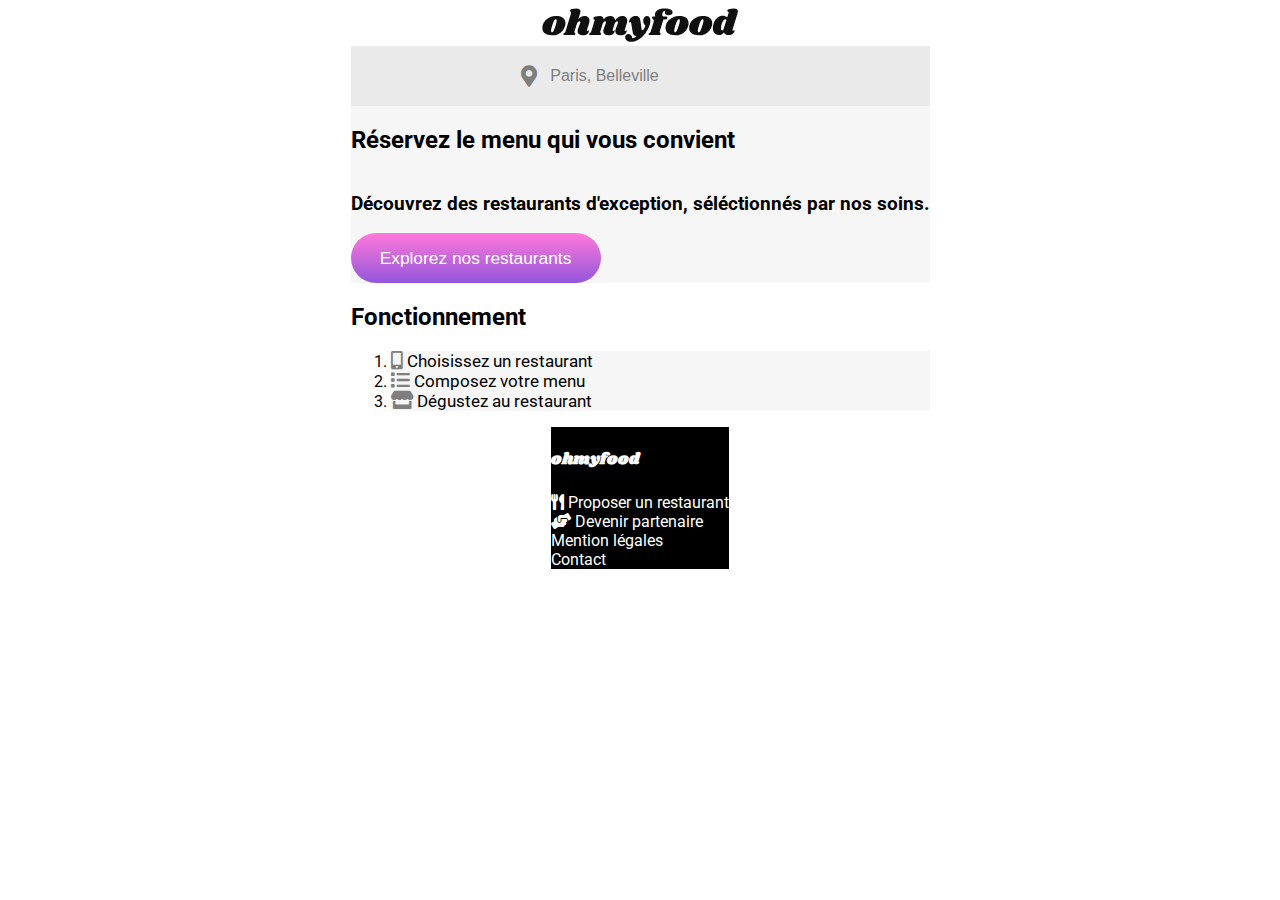
==== index.html @ 53295a72 "first commit html/css" ====
<!DOCTYPE html>
<html lang="en">
<head>
    <meta charset="UTF-8">
    <meta http-equiv="X-UA-Compatible" content="IE=edge">
    <meta name="viewport" content="width=device-width, initial-scale=1.0">
    <link rel="stylesheet" href="style.css">
    <link rel="stylesheet" href="https://cdnjs.cloudflare.com/ajax/libs/font-awesome/5.15.4/css/all.min.css"
    integrity="sha512-1ycn6IcaQQ40/MKBW2W4Rhis/DbILU74C1vSrLJxCq57o941Ym01SwNsOMqvEBFlcgUa6xLiPY/NS5R+E6ztJQ=="
    crossorigin="anonymous" referrerpolicy="no-referrer" />
    <link rel="preconnect" href="https://fonts.googleapis.com"> 
    <title>Document</title>
</head>
<body>
    <header>
        <div class="head">
            <img src="logo/ohmyfood@2x.svg" alt="oh my food logo">
        </div>
    </header>
    <main>
        <div class="location">
            <i class="fas fa-map-marker-alt fa-lg loc"></i>
            <input value="Paris, Belleville" type="search">
        </div>
        <div class="explore">
            <div class="explo_text1">
                <h2>Réservez le menu qui vous convient</h2>
            </div>
            <div class="explo_text2">
                <h3>Découvrez des restaurants d'exception, séléctionnés par nos soins.</h3>
            </div>
            <div class="explo_but">
                <button id="button_explo">Explorez nos restaurants</button>
            </div>
        </div>
        <div clss="fonct">
            <header class="fonct_head">
                <h2>Fonctionnement</h2>
            </header>
            <div class="fonct_card_hold">
                <ol>
                    <li>
                        <div class="fonct_card">
                            <i class="fas fa-mobile-alt icon"></i>
                            <a href="#">
                                Choisissez un restaurant
                            </a>
                        </div>
                    </li>
                    <li>
                        <div class="fonct_card">
                            <i class="fas fa-list icon"></i>
                            <a href="#">
                                Composez votre menu
                            </a>
                        </div>
                    </li>
                    <li>
                        <div class="fonct_card">
                            <i class="fas fa-store icon"></i>
                            <a href="#">
                                Dégustez au restaurant
                            </a>
                        </div>

                    </li>
                </ol>
            </div>

        </div>
        <div class="resto">

        </div>
    </main>
    <footer>
        <div class="foot">
           <div class="foot_header">
               <h4>ohmyfood</h4>
           </div>
            <div class="foot_text">
                <a href="#">
                    <i class="fas fa-utensils"></i>
                    Proposer un restaurant
                </a>
                <a href="#">
                    <i class="fas fa-hands-helping"></i>
                    Devenir partenaire
                </a>
                <a href="#">Mention légales
                </a>
                <a href="#">
                    Contact
                </a>
            </div>
        </div>
    </footer>
</body>
</html>
---- style.css ----
@import url('https://fonts.googleapis.com/css2?family=Roboto:wght@100;300;500&family=Shrikhand&display=swap');

body{
    display: flex;
    flex-flow: column nowrap;
    justify-content: center;
    align-items: center;
    font-family: Roboto;
}
/*
div{
    border:1px solid red;
  
}*/

.head{
    width:100%;
}

.location{
    width:100%;
    height:60px;
    display: flex;
    flex-direction: row;
    justify-content: center;
    align-items: center;;
    background-color: #eaeaea;
}

.location input{
    border:none;
    font-size:12pt;
    font-weight: 300;
    color:#7e7e7e;
    background-color:#eaeaea;
}
.loc{
    color:#7e7e7e;
    padding-right: 2%;
}

.explore{
    display: flex;
    flex-flow: column nowrap;
    justify-content: center;
    background-color: #f6f6f6;
}

.explo_text1{

}

.explo_text2{

}

.explo_but{

}

#button_explo{
    height:50px;
    width:250px;
    font-size:13pt;
    border-style: none;
    border-radius: 45px;
    color: white;
    background:linear-gradient(#FF79DA,#9356DC)
    
}

.fonct{
    display: flex;
    flex-flow: column nowrap;
    justify-content: center;
}

.fonct_head{

}

.fonct_card_hold{

}

.fonct_card{
background-color: #f6f6f6;
}

.fonct_card:hover{
    background-color: #f5edff;
}
.fonct_card:hover .icon{
    color:#9356dc;
}
.fonct_card a{
    text-decoration: none;
    color:black;
    font-size:13pt;
}
.icon{
    font-size:14pt;
    color:#7e7e7e;
}

.resto{
    display: flex;
    flex-flow: column nowrap;
}

footer{
    width:100%;
    display: flex;
    flex-flow: column nowrap;
    align-items: center;
}

.foot{
    display: flex;
    flex-flow: column nowrap;
    background-color: black;
}
.foot_header{
    color:white;
    font-family: Shrikhand;
}
.foot a{
    text-decoration: none;
    color:white;
}
.foot_text{
    display: flex;
    flex-flow: column nowrap;
}
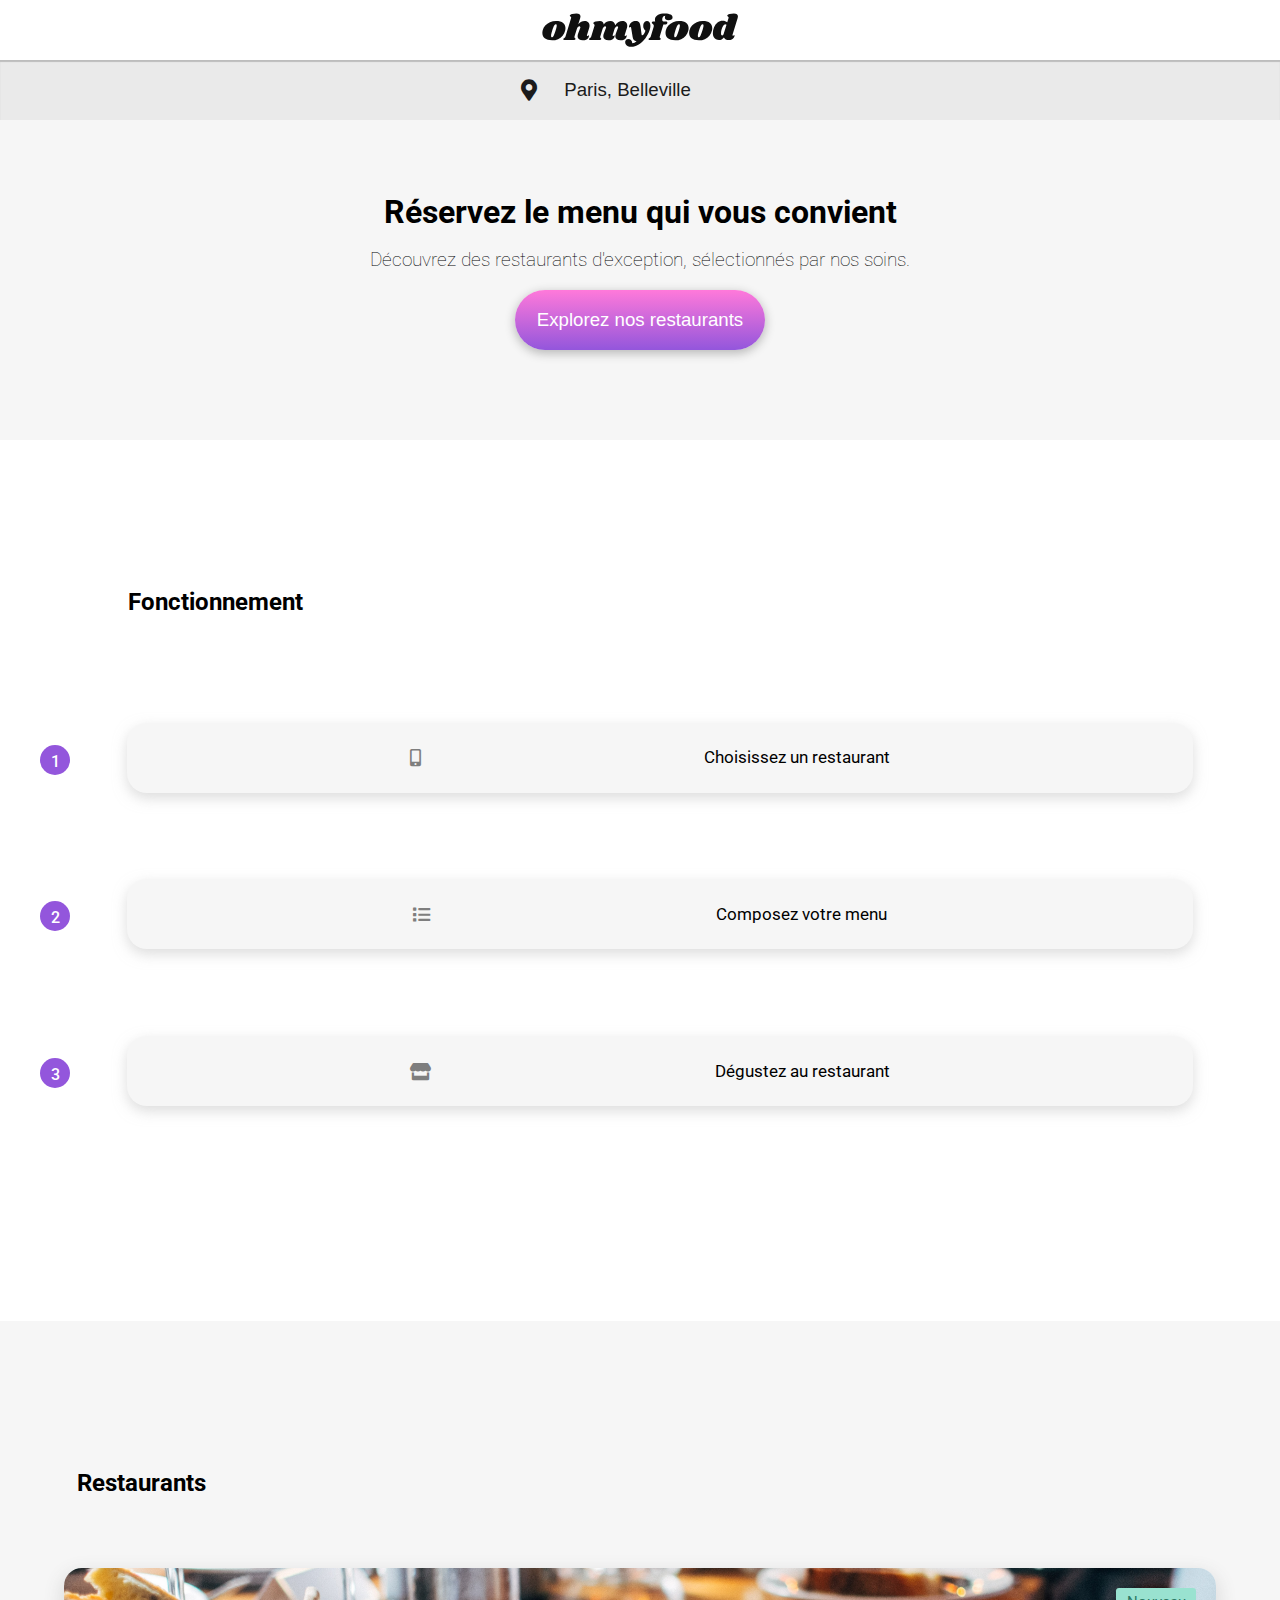
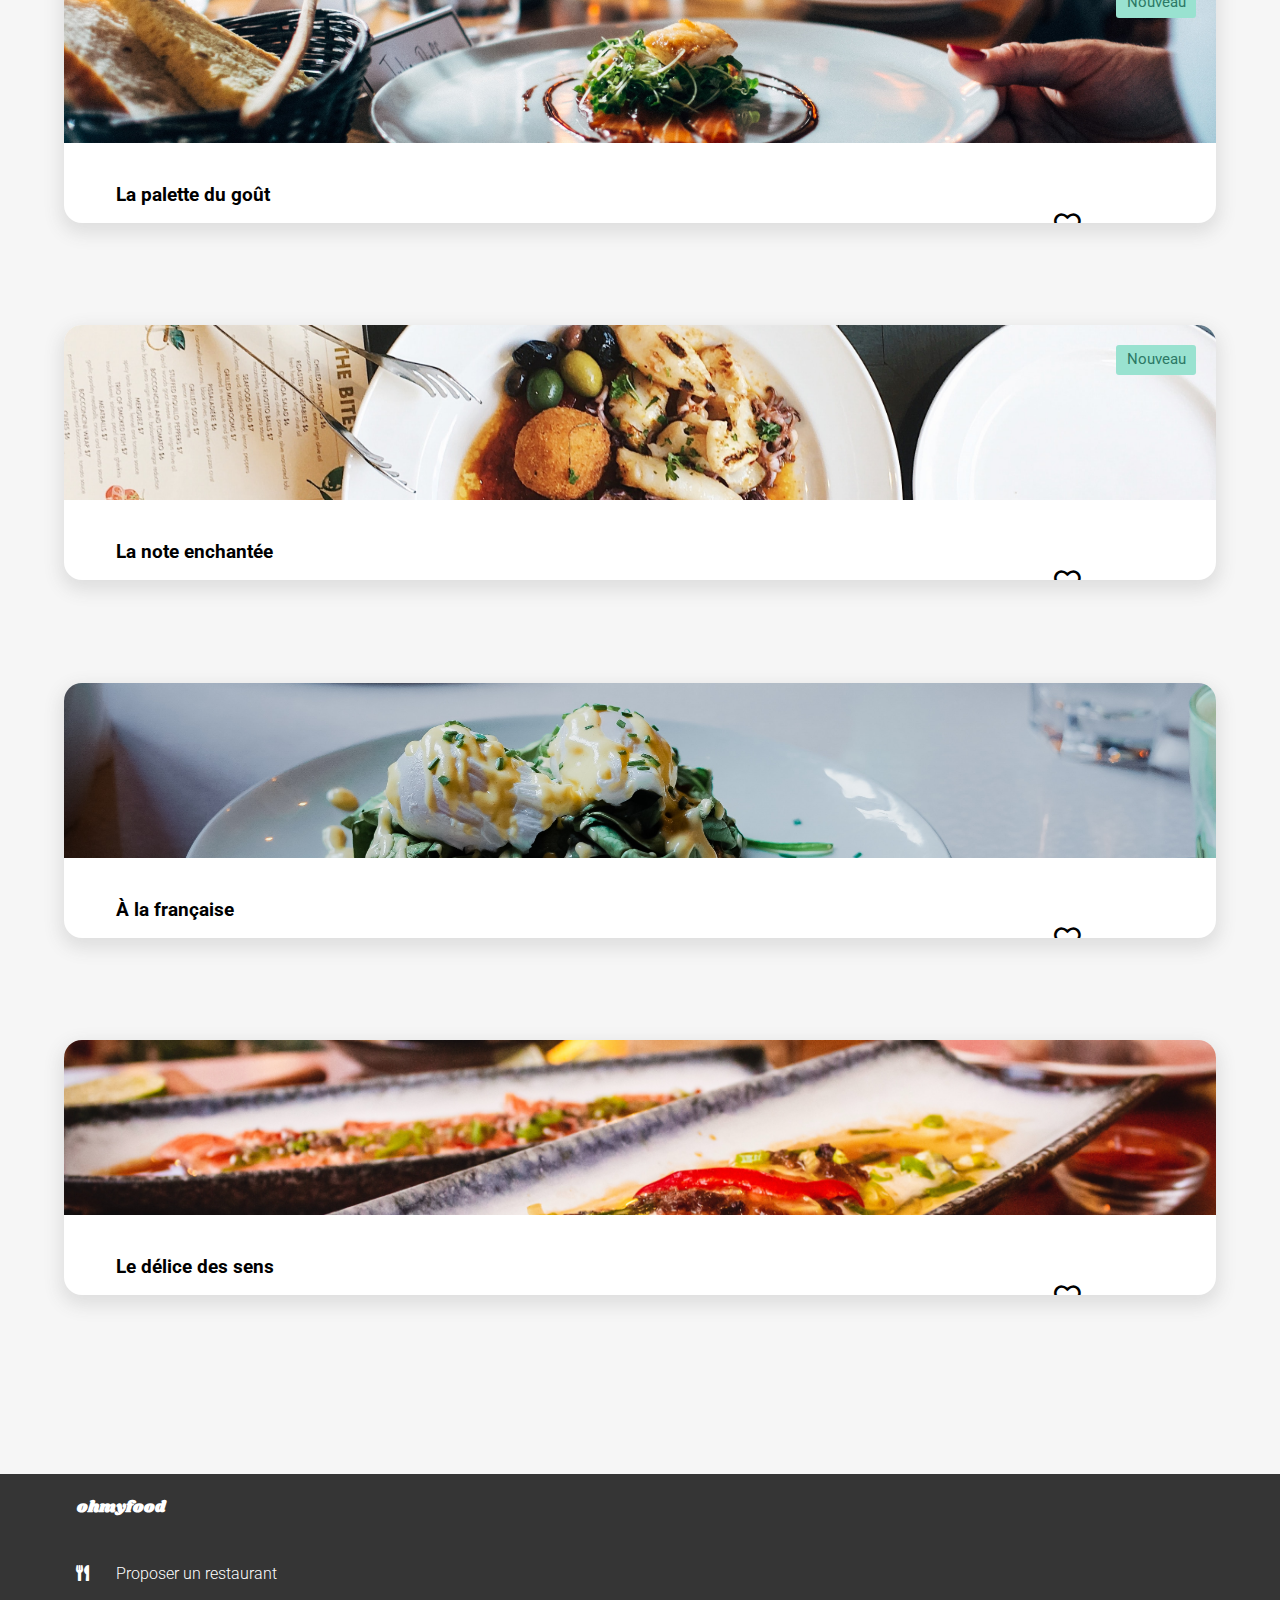
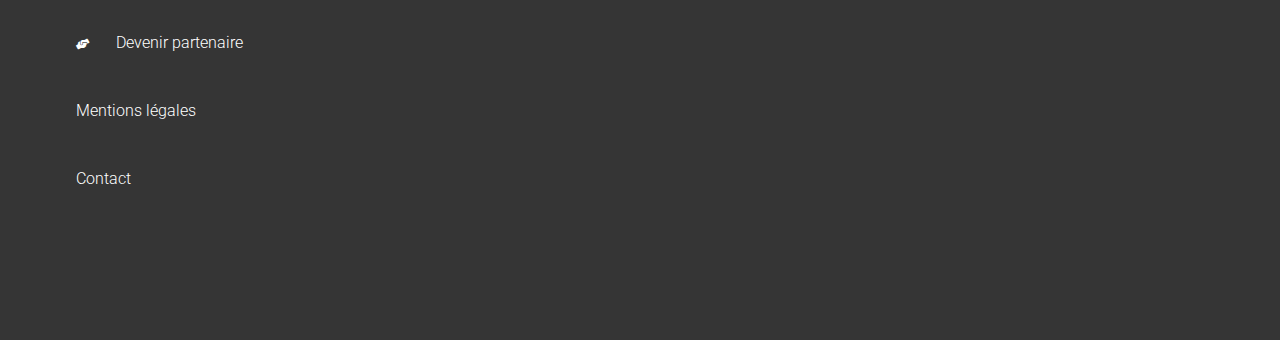
==== commit 3f7f457a: "html" ====
--- a/index.html
+++ b/index.html
@@ -24,16 +24,16 @@
         </div>
         <div class="explore">
             <div class="explo_text1">
-                <h2>Réservez le menu qui vous convient</h2>
+                <h1>Réservez le menu qui vous convient</h1>
             </div>
             <div class="explo_text2">
-                <h3>Découvrez des restaurants d'exception, séléctionnés par nos soins.</h3>
+                <h3>Découvrez des restaurants d'exception, sélectionnés par nos soins.</h3>
             </div>
             <div class="explo_but">
                 <button id="button_explo">Explorez nos restaurants</button>
             </div>
         </div>
-        <div clss="fonct">
+        <div class="fonct">
             <header class="fonct_head">
                 <h2>Fonctionnement</h2>
             </header>
@@ -69,7 +69,85 @@
 
         </div>
         <div class="resto">
-
+            <header class="resto_header">
+                <h2>Restaurants</h2>
+            </header>
+            <div class="resto_card_holder">
+                <div class="resto_card">
+                    <a href="menu1.html" class="resto_link">
+                        <div class="img_holder">
+                            <img class="photo_gal" src="restaurants/jay-wennington-N_Y88TWmGwA-unsplash.jpg ">
+                            <div class="new_sign">Nouveau</div>
+                        </div>
+                        <div class="leg_holder">
+                            <div class="leg_words">
+                                <h4>La palette du goût</h4>
+                                <h5>Ménilmontant</h5>
+                            </div>
+                            <div class="i_hold">
+                                <button class="like_button">
+                                    <i class="far fa-heart like"></i> 
+                                </button>
+                            </div>
+                        </div>
+                    </a>
+                </div>
+                <div class="resto_card">
+                    <a href="#" class="resto_link">
+                        <div class="img_holder">
+                            <img class="photo_gal" src="restaurants/stil-u2Lp8tXIcjw-unsplash.jpg">
+                            <div class="new_sign">Nouveau</div>
+                        </div>
+                        <div class="leg_holder">
+                            <div class="leg_words">
+                                <h4>La note enchantée</h4>
+                                <h5>Charonne</h5>
+                            </div>
+                            <div class="i_hold">
+                                <button class="like_button">
+                                    <i class="far fa-heart like"></i>
+                                </button>
+                            </div>
+                        </div>
+                    </a>
+                </div>
+                <div class="resto_card">
+                    <a href="#" class="resto_link">
+                        <div class="img_holder">
+                            <img class="photo_gal" src="restaurants/toa-heftiba-DQKerTsQwi0-unsplash.jpg">
+                        </div>
+                        <div class="leg_holder">
+                            <div class="leg_words">
+                                <h4>À la française</h4>
+                                <h5>Cité Rouge</h5>
+                            </div>
+                            <div class="i_hold">
+                                <button class="like_button">
+                                    <i class="far fa-heart like"></i>
+                                </button>
+                            </div>
+                        </div>
+                    </a>
+                </div>
+                <div class="resto_card">
+                    <a href="#" class="resto_link">
+                        <div class="img_holder">
+                            <img class="photo_gal" src="restaurants/louis-hansel-shotsoflouis-qNBGVyOCY8Q-unsplash.jpg">
+                        </div>
+                        <div class="leg_holder">
+                            <div class="leg_words">
+                                <h4>Le délice des sens</h4>
+                                <h5>Folie-Méricourt</h5>
+                            </div>
+                            <div class="i_hold">
+                                <button class="like_button">
+                                    <i class="far fa-heart like"></i>
+                                </button>
+                            </div>
+                        </div>
+                    </a>
+                </div>
+            </div>
         </div>
     </main>
     <footer>
@@ -79,16 +157,16 @@
            </div>
             <div class="foot_text">
                 <a href="#">
-                    <i class="fas fa-utensils"></i>
-                    Proposer un restaurant
+                    <i class="fas fa-utensils i_foot"></i>
+                     Proposer un restaurant
                 </a>
                 <a href="#">
-                    <i class="fas fa-hands-helping"></i>
+                    <i class="fas fa-hands-helping i_foot a_foot"></i>
                     Devenir partenaire
                 </a>
-                <a href="#">Mention légales
+                <a href="#">Mentions légales
                 </a>
-                <a href="#">
+                <a href="mailto:contact@ohmyfood.eu">
                     Contact
                 </a>
             </div>
--- a/style.css
+++ b/style.css
@@ -1,19 +1,34 @@
 @import url('https://fonts.googleapis.com/css2?family=Roboto:wght@100;300;500&family=Shrikhand&display=swap');
 
+
 body{
     display: flex;
     flex-flow: column nowrap;
     justify-content: center;
     align-items: center;
     font-family: Roboto;
+    margin:0;
 }
 /*
 div{
     border:1px solid red;
   
-}*/
-
+}
+header{
+    width:100%;
+    
+}
+*/
 .head{
+    height:60px;
+    position:sticky;
+    display: flex;
+    flex-flow: column nowrap;
+    align-items: center;
+    justify-content: center;
+  /*  box-shadow: 1px 3px 7px 0px rgba(115,115,115,0.45);*/
+}
+main{
     width:100%;
 }
 
@@ -25,47 +40,65 @@
     justify-content: center;
     align-items: center;;
     background-color: #eaeaea;
+    box-shadow: inset 0px 2px 1px 0px #bdbdbd;
 }
 
 .location input{
     border:none;
-    font-size:12pt;
+    font-size:14pt;
     font-weight: 300;
-    color:#7e7e7e;
+    color:#1b1b1b;
     background-color:#eaeaea;
 }
 .loc{
-    color:#7e7e7e;
+    color:#1b1b1b;
     padding-right: 2%;
+    padding-left: 50px;
 }
 
 .explore{
     display: flex;
     flex-flow: column nowrap;
-    justify-content: center;
+    justify-content: flex-start;
+    align-items: center;
     background-color: #f6f6f6;
+    text-align: justify;
+    height: 320px;
 }
 
 .explo_text1{
-
+    text-align: center;
+    padding-top:4%;
+    padding-right: 4%;
+    padding-left: 4%;
+    margin-bottom: 0;
+}
+
+.explo_text1 h1{
+    margin-bottom: 0;
 }
 
 .explo_text2{
-
+    text-align: center;
+}
+.explo_text2 h3{
+    font-weight: 100;;
 }
 
 .explo_but{
-
+    display: flex;
+    justify-content: center;
 }
 
 #button_explo{
-    height:50px;
+    height:60px;
     width:250px;
-    font-size:13pt;
+    font-size:14pt;
     border-style: none;
     border-radius: 45px;
     color: white;
-    background:linear-gradient(#FF79DA,#9356DC)
+    background:linear-gradient(#FF79DA,#9356DC);
+    box-shadow: 0px 3px 10px 1px #bdbdbd;
     
 }
 
@@ -73,9 +106,12 @@
     display: flex;
     flex-flow: column nowrap;
     justify-content: center;
+    padding-top:10%;
+    padding-bottom: 10%;
 }
 
 .fonct_head{
+    margin-left: 10%;
 
 }
 
@@ -83,29 +119,185 @@
 
 }
 
+ol {
+    counter-reset: item;
+    line-height: 2.1;
+  }
+  
+  ol li {
+    display: block;
+    position: relative;
+  }
+
+  ol li:before {
+    content: counter(item) " ";
+    counter-increment: item;
+    color: white;
+    position: absolute;
+    top: 50%;
+    margin-top: -13px;
+    background: #9356DC;
+    height: 30px;
+    width: 30px;
+    text-align: center;
+    border-radius: 20px;
+    font-weight: 500;
+  }
+
 .fonct_card{
-background-color: #f6f6f6;
+    display: flex;
+    flex-flow: row nowrap;
+    justify-content: space-evenly;
+    align-items: center;
+    background-color: #f6f6f6;
+    margin-left: 12px;
+    height: 70px;
+    border-radius: 20px;
+    font-size: 14pt;
+    box-shadow: 0px 5px 14px 0px #bdbdbd87;
+    margin:7%;
 }
 
 .fonct_card:hover{
     background-color: #f5edff;
 }
+
 .fonct_card:hover .icon{
     color:#9356dc;
 }
+
 .fonct_card a{
     text-decoration: none;
     color:black;
     font-size:13pt;
-}
+    margin-right: 20px;
+}
+
 .icon{
+    font-size:13pt;
+    color:#7e7e7e;
+}
+
+.resto{
+    width: 100%;
+    display: flex;
+    flex-flow: column nowrap;
+    justify-content: center;
+    align-items:flex-start ;
+    background-color: #f6f6f6;
+    padding-bottom: 10%;
+    padding-top: 10%;
+}
+
+.resto_header{
+    margin-left:6%;
+}
+
+.resto_header h2{
+
+}
+
+.resto_card_holder{
+    display: flex;
+    flex-flow: column nowrap;
+    align-items: center;
+    width: 100%;
+}
+
+.resto_card{
+    width:90%;
+    height: 255px;
+    display: flex;
+    flex-flow: column nowrap;
+    border-radius: 18px;
+    margin: 4%;
+    box-shadow: 0px 7px 17px 4px #dfdfdf;
+    background-color: white;
+}
+
+.resto_link{
+    text-decoration: none;
+    color: black;
+    width:100%;
+    height:100%;
+    overflow: hidden;
+}
+
+.img_holder{
+    position:relative;
+    width: 100%;
+    height: 175px;
+    border-top-right-radius: 18px;
+    border-top-left-radius: 18px;
+    overflow:hidden;
+}
+
+.photo_gal{
+    width: 100%;
+    height: 100%;
+    object-fit: cover;
+}
+
+.new_sign{
+    position:absolute;
+    float:right;
+    top:20px;
+    right:20px;
+    z-index:2;
+    background-color: #99E2D0;
+    width:80px;
+    height:30px;
+    text-align: center;
+    font-size: 11pt;
+    line-height: 2;
+    color:#2c7965;
+    border-radius: 3px;
+}
+
+.leg_holder{
+    display: flex;
+    flex-direction: row;
+    justify-content: space-between;
+    margin-top: 2%;
+    margin-left: 3%;
+
+}
+.leg_words{
+    display:flex;
+    flex-flow: column nowrap;
+    width:80%;
+}
+
+.leg_words>*{
+    margin: 2%;
+}
+
+.leg_holder h4{
     font-size:14pt;
-    color:#7e7e7e;
-}
-
-.resto{
-    display: flex;
-    flex-flow: column nowrap;
+}
+
+.leg_words h5{
+    font-size:13pt;
+    font-weight: 300;
+}
+
+.i_hold{
+    width:15%;
+    padding-top: 4%;
+}
+
+.like_button{
+    background-color: white;
+    border-style: none;
+}
+
+.like{
+    font-size:20pt;
+    font-weight: 200;
+}
+
+.like:hover{
+    color:#9356DC;
 }
 
 footer{
@@ -116,19 +308,34 @@
 }
 
 .foot{
-    display: flex;
-    flex-flow: column nowrap;
-    background-color: black;
+    width: 100%;
+    display: flex;
+    flex-flow: column nowrap;
+    background-color: #353535;
 }
 .foot_header{
     color:white;
     font-family: Shrikhand;
-}
+    margin-left: 6%;
+}
+
+.i_foot{
+    margin-right:2%;
+}
+
 .foot a{
     text-decoration: none;
     color:white;
+    margin:2%
 }
 .foot_text{
     display: flex;
     flex-flow: column nowrap;
+    margin-left: 4%;
+    padding-bottom: 10%;
+    font-weight: 300;
+}
+
+.a_foot{
+    font-size:8pt;
 }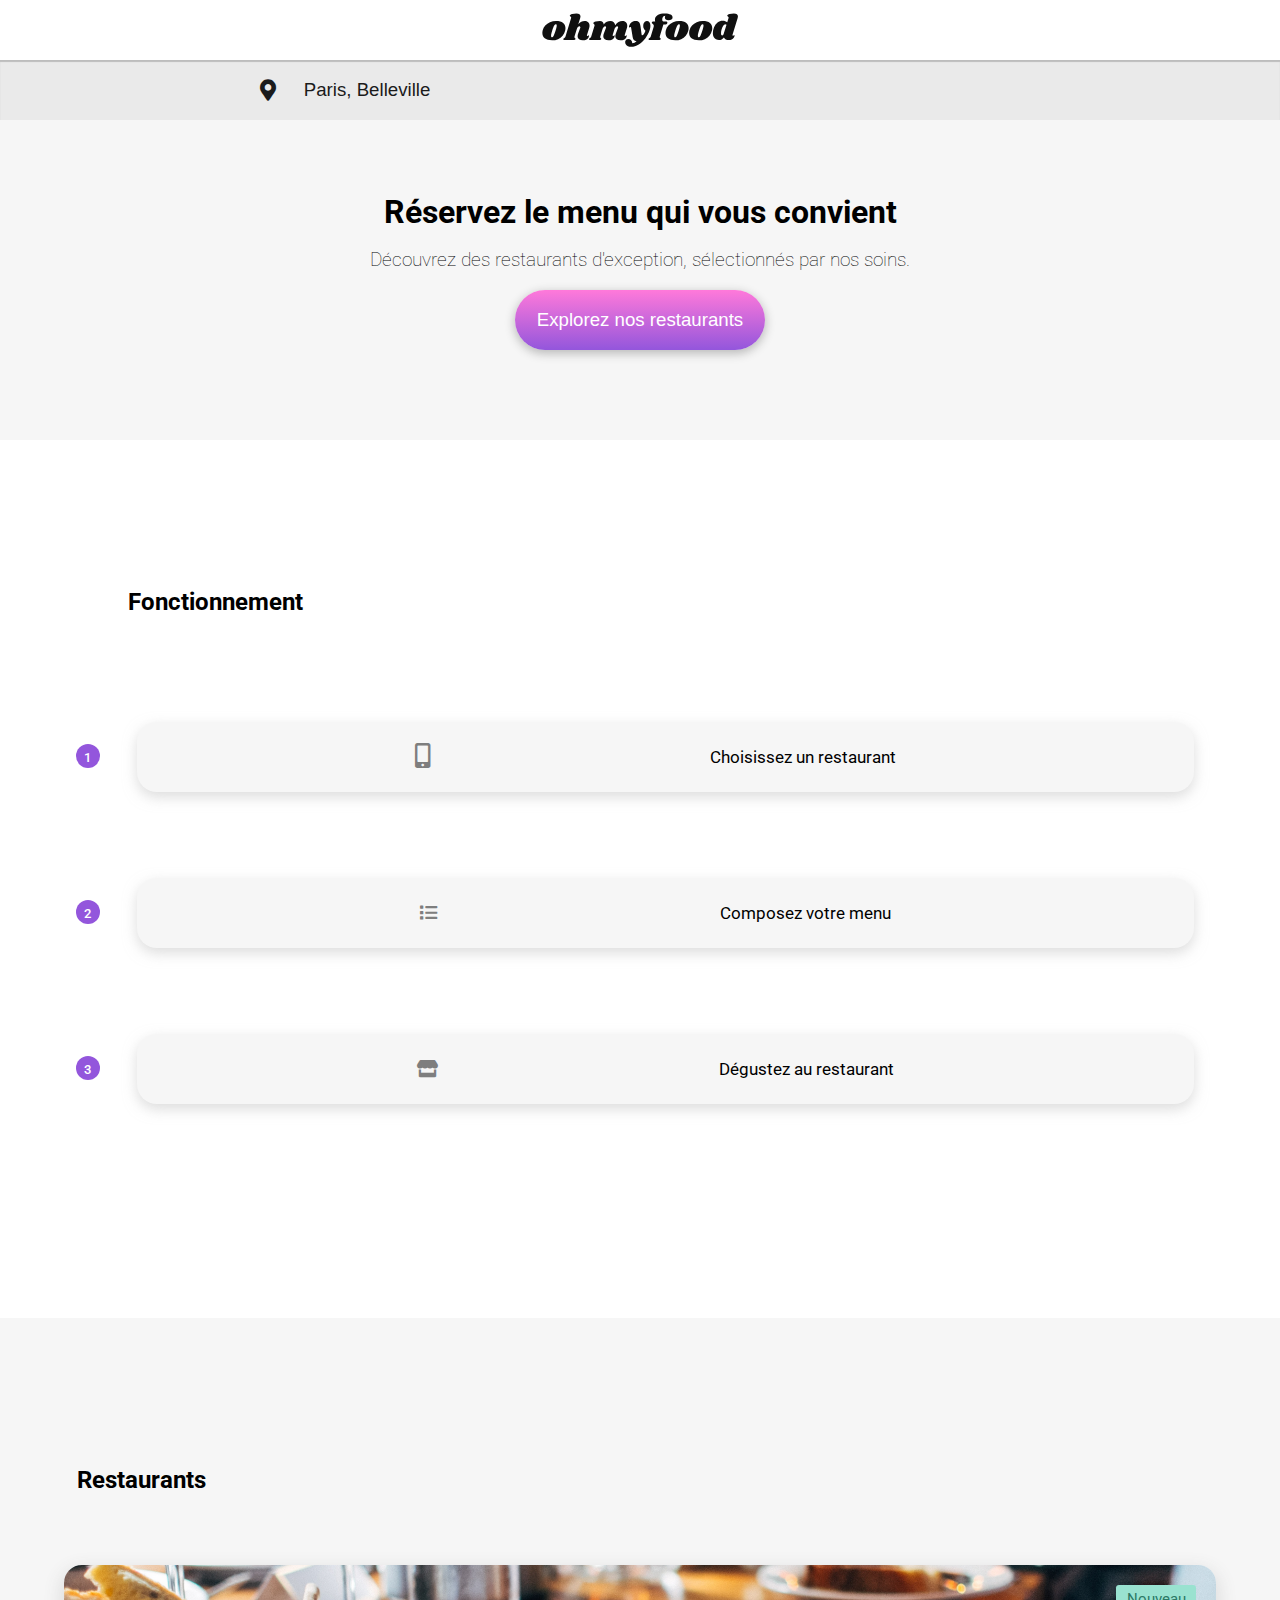
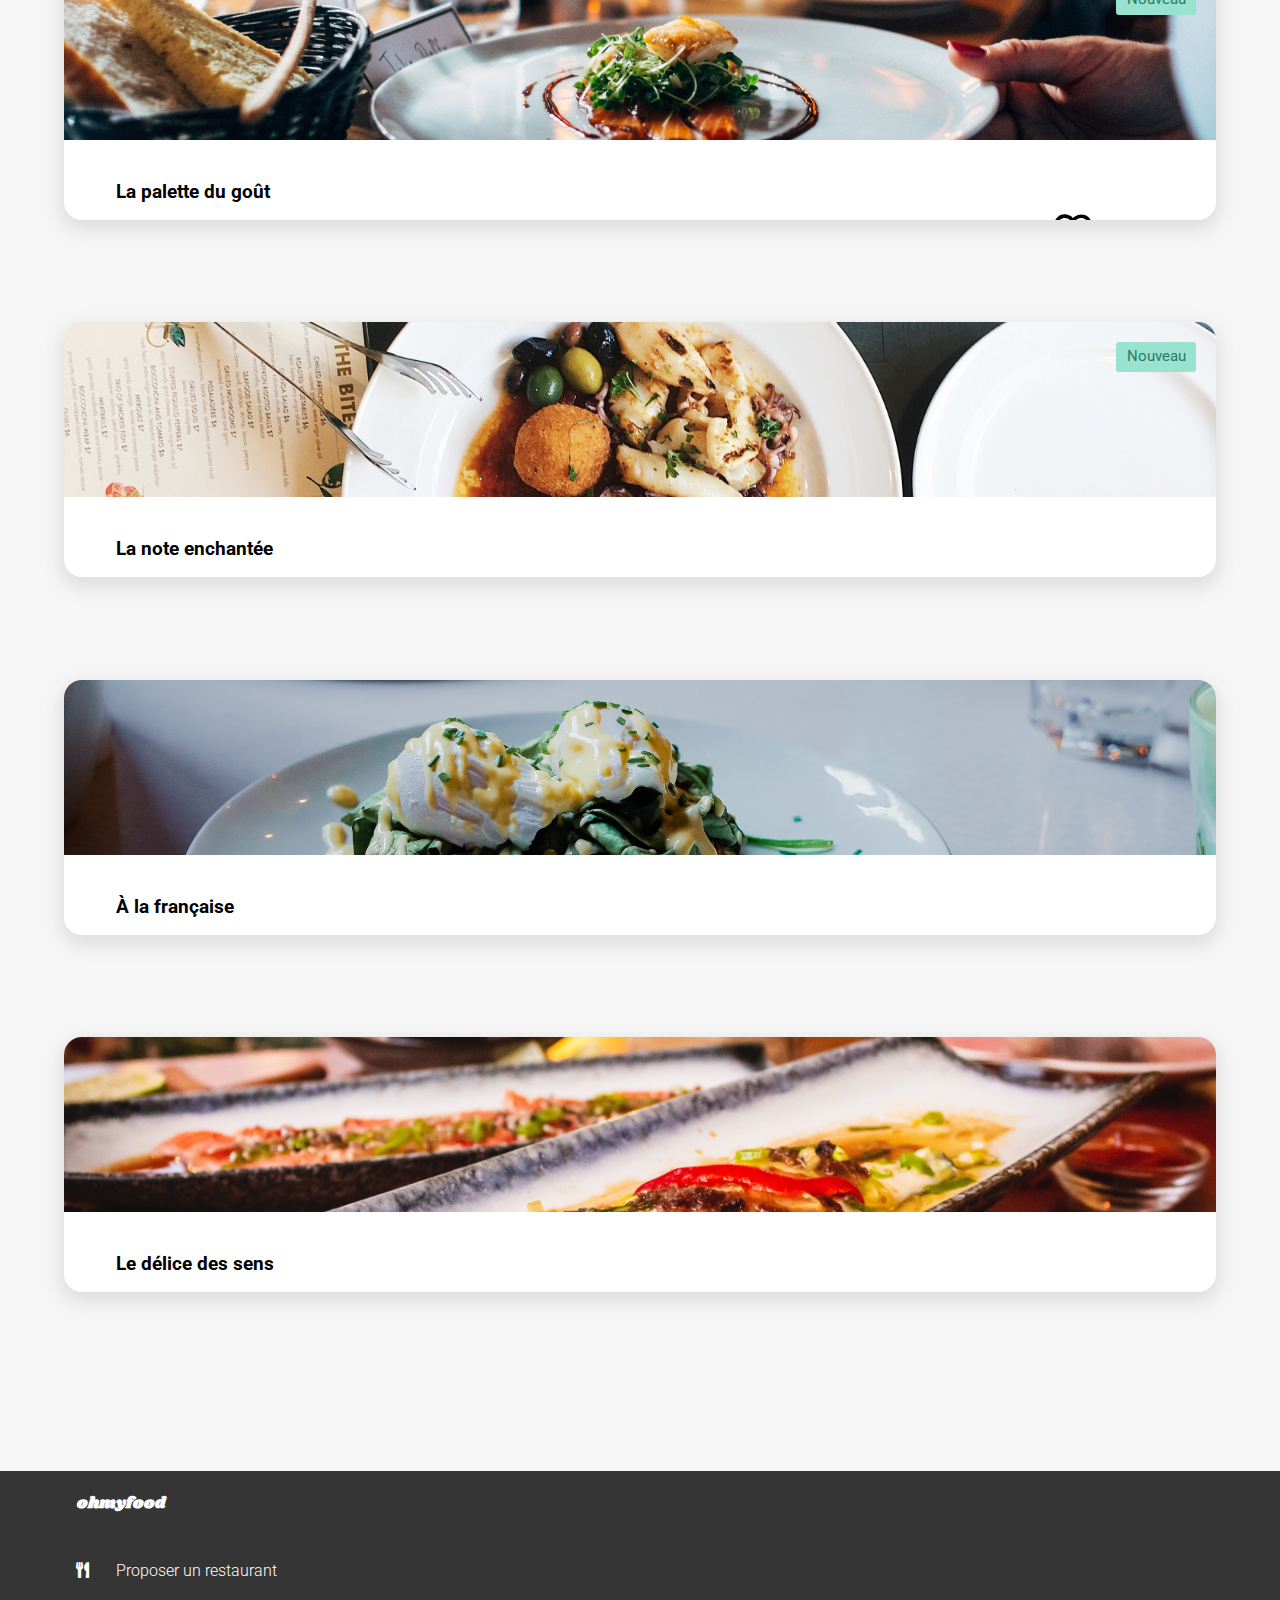
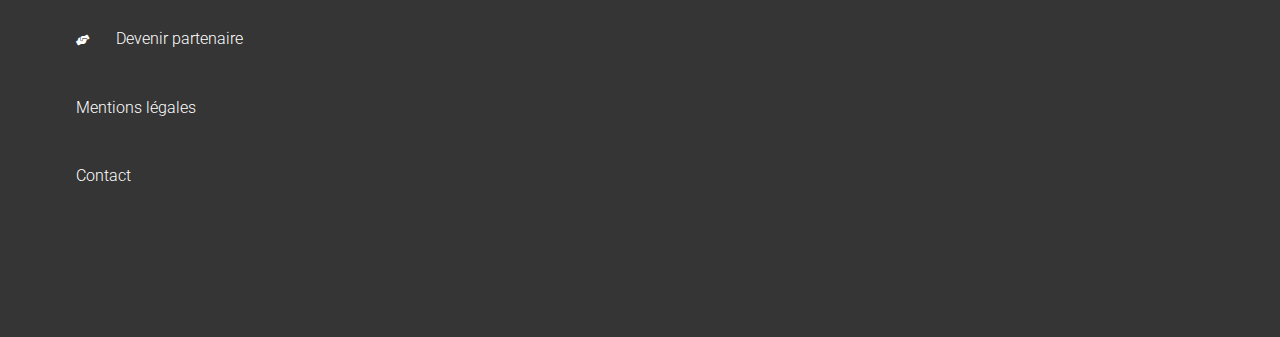
==== commit 5b8c6961: "index/style changes" ====
--- a/index.html
+++ b/index.html
@@ -41,7 +41,7 @@
                 <ol>
                     <li>
                         <div class="fonct_card">
-                            <i class="fas fa-mobile-alt icon"></i>
+                            <i class="fas fa-mobile-alt icon fa-lg"></i>
                             <a href="#">
                                 Choisissez un restaurant
                             </a>
@@ -86,7 +86,14 @@
                             </div>
                             <div class="i_hold">
                                 <button class="like_button">
-                                    <i class="far fa-heart like"></i> 
+                                    <svg aria-hidden="true" focusable="false" data-prefix="far" data-icon="heart" class="svg-inline--fa fa-heart fa-w-16" role="img" xmlns="http://www.w3.org/2000/svg" viewBox="0 0 512 512" id="linesvg">
+                                        <path fill="currentColor" d="M458.4 64.3C400.6 15.7 311.3 23 256 79.3 200.7 23 111.4 15.6 53.6 64.3-21.6 127.6-10.6 230.8 43 285.5l175.4 178.7c10 10.2 23.4 15.9 37.6 15.9 14.3 0 27.6-5.6 37.6-15.8L469 285.6c53.5-54.7 64.7-157.9-10.6-221.3zm-23.6 187.5L259.4 430.5c-2.4 2.4-4.4 2.4-6.8 0L77.2 251.8c-36.5-37.2-43.9-107.6 7.3-150.7 38.9-32.7 98.9-27.8 136.5 10.5l35 35.7 35-35.7c37.8-38.5 97.8-43.2 136.5-10.6 51.1 43.1 43.5 113.9 7.3 150.8z"/>
+                                    </svg>
+                                    <svg aria-hidden="true" focusable="false" data-prefix="fas" data-icon="heart" class="svg-inline--fa fa-heart fa-w-16" role="img" xmlns="http://www.w3.org/2000/svg" viewBox="0 0 512 512" id="solidsvg">
+                                        <clipPath id="cliP">
+                                        <path fill="currentColor" d="M462.3 62.6C407.5 15.9 326 24.3 275.7 76.2L256 96.5l-19.7-20.3C186.1 24.3 104.5 15.9 49.7 62.6c-62.8 53.6-66.1 149.8-9.9 207.9l193.5 199.8c12.5 12.9 32.8 12.9 45.3 0l193.5-199.8c56.3-58.1 53-154.3-9.8-207.9z"/>
+                                        </clipPath>
+                                    </svg>
                                 </button>
                             </div>
                         </div>
--- a/style.css
+++ b/style.css
@@ -45,6 +45,7 @@
 
 .location input{
     border:none;
+    width:60%;
     font-size:14pt;
     font-weight: 300;
     color:#1b1b1b;
@@ -102,6 +103,10 @@
     
 }
 
+#button_explo:hover{
+    background:linear-gradient(#b15398,#7640b9);
+}
+
 .fonct{
     display: flex;
     flex-flow: column nowrap;
@@ -122,6 +127,7 @@
 ol {
     counter-reset: item;
     line-height: 2.1;
+    padding-inline-start: 4%;
   }
   
   ol li {
@@ -137,11 +143,13 @@
     top: 50%;
     margin-top: -13px;
     background: #9356DC;
-    height: 30px;
-    width: 30px;
+    height: 24px;
+    width: 24px;
     text-align: center;
     border-radius: 20px;
     font-weight: 500;
+    font-size:10pt;
+    left:2%;
   }
 
 .fonct_card{
@@ -178,6 +186,9 @@
     color:#7e7e7e;
 }
 
+.lg{
+    font-size:14pt;
+}
 .resto{
     width: 100%;
     display: flex;
@@ -287,8 +298,14 @@
 }
 
 .like_button{
-    background-color: white;
+    background-color:white;
+    height:50px;
+    width: 50px;;
     border-style: none;
+}
+
+#solidsvg{
+    display:none;
 }
 
 .like{
@@ -296,8 +313,14 @@
     font-weight: 200;
 }
 
-.like:hover{
-    color:#9356DC;
+.like_button:hover #solidsvg, .like_button:hover{
+    display:block;
+    clip-path: url(#cliP);
+    background:linear-gradient(#FF79DA,#9356DC);
+}
+
+.like_button:hover #linesvg{
+    display:none;
 }
 
 footer{
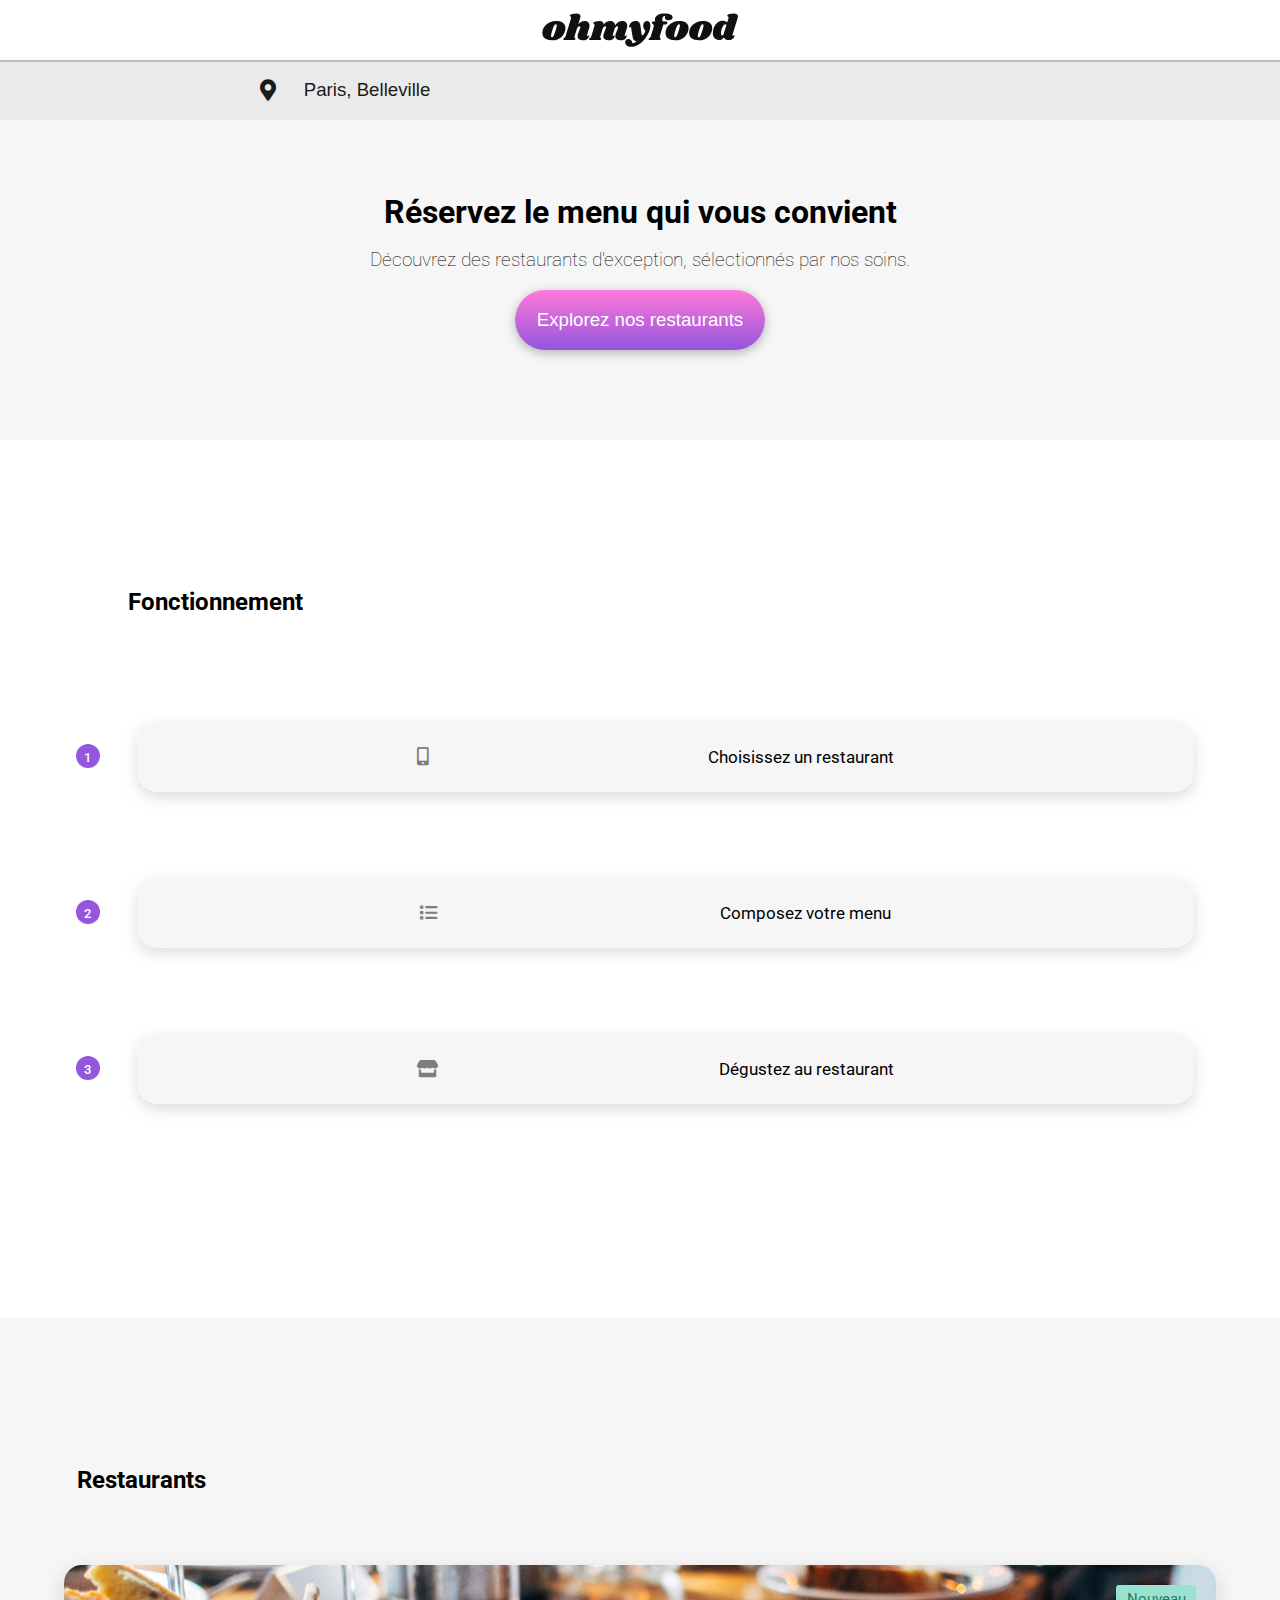
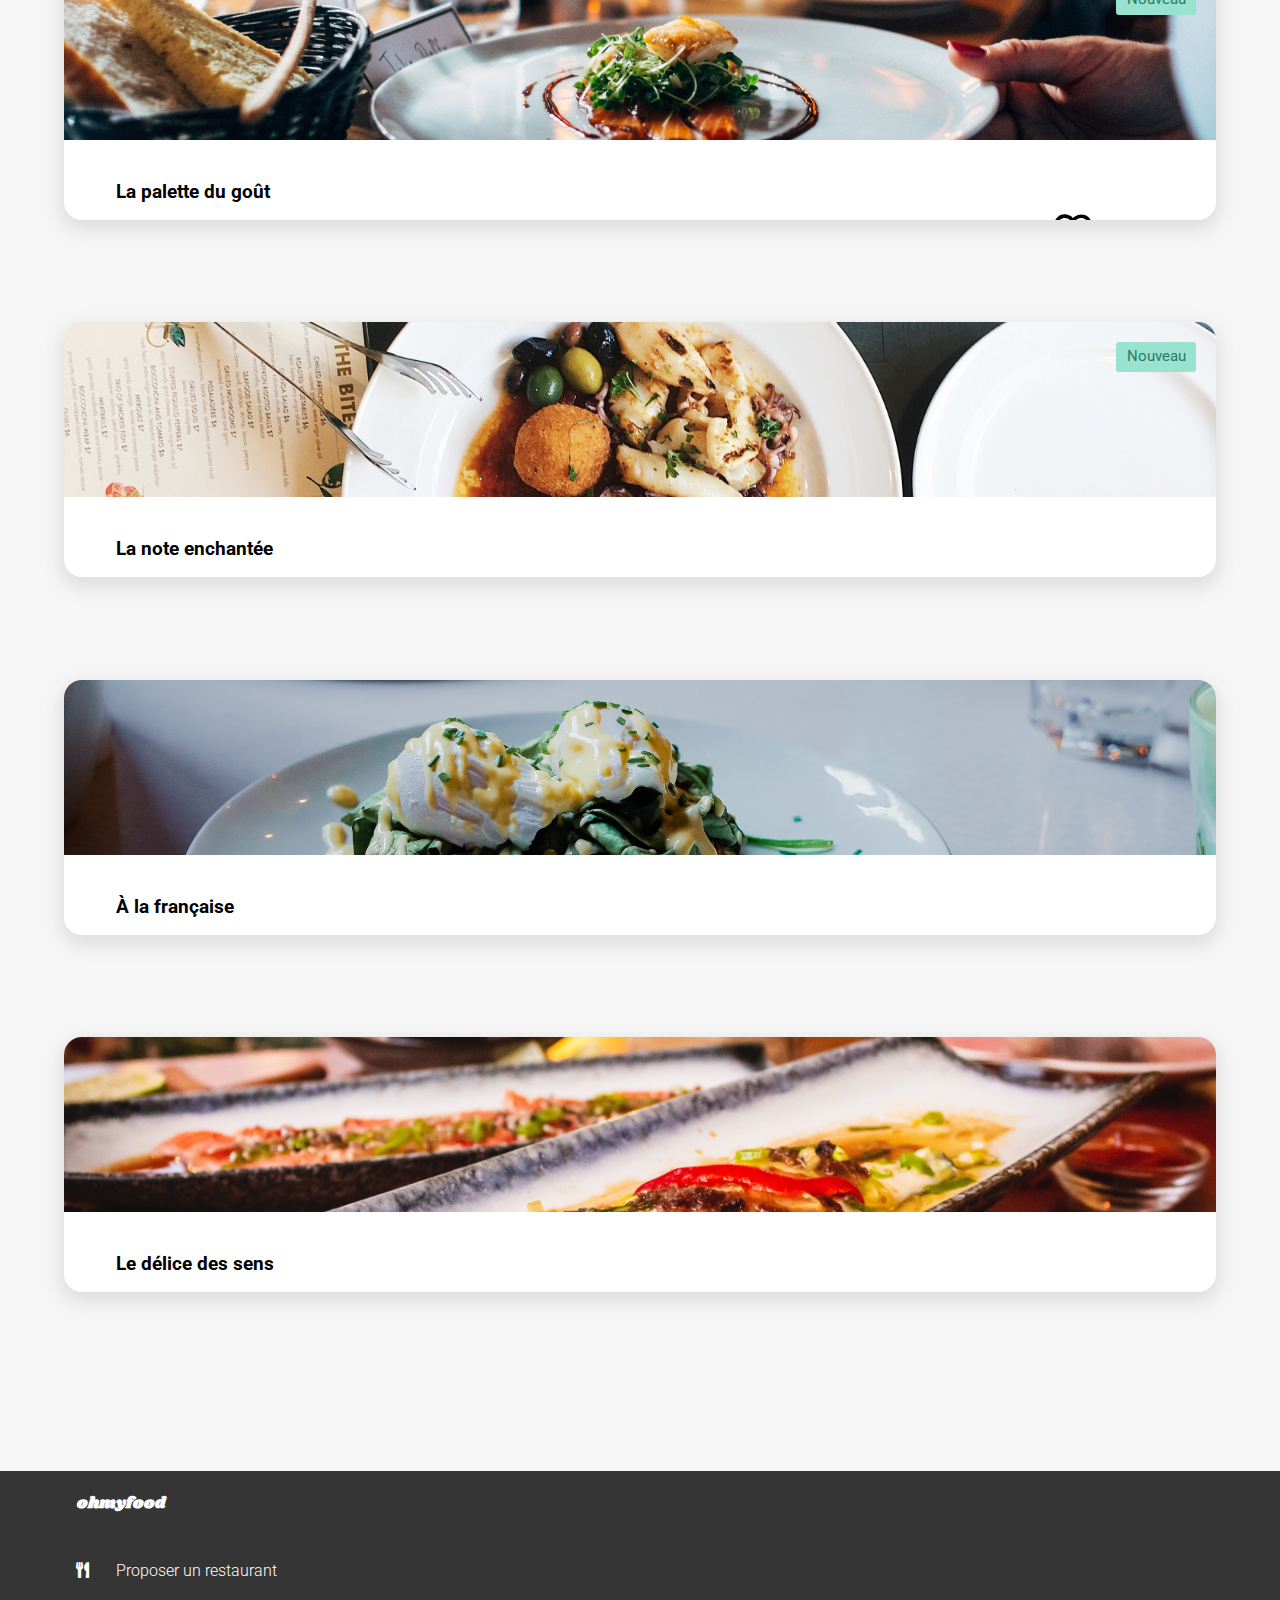
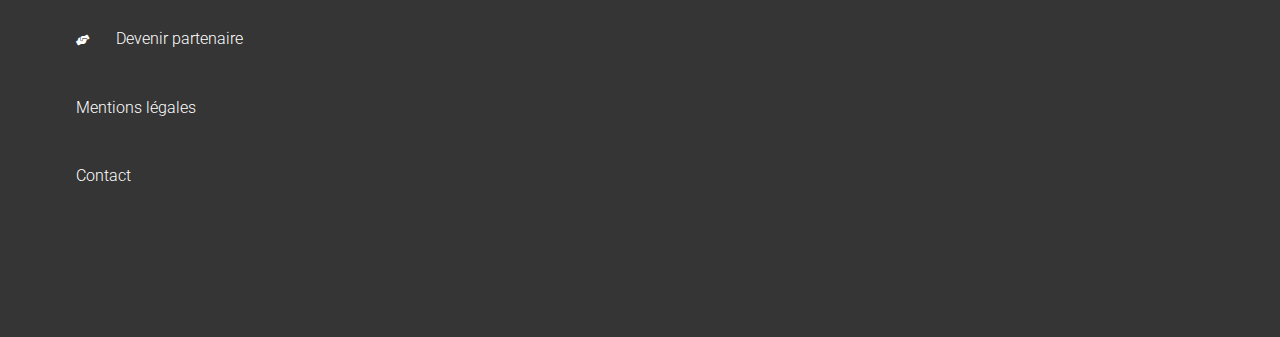
==== commit 5cb36a7a: "all menu pages" ====
--- a/index.html
+++ b/index.html
@@ -9,7 +9,7 @@
     integrity="sha512-1ycn6IcaQQ40/MKBW2W4Rhis/DbILU74C1vSrLJxCq57o941Ym01SwNsOMqvEBFlcgUa6xLiPY/NS5R+E6ztJQ=="
     crossorigin="anonymous" referrerpolicy="no-referrer" />
     <link rel="preconnect" href="https://fonts.googleapis.com"> 
-    <title>Document</title>
+    <title>Ohmyfood</title>
 </head>
 <body>
     <header>
@@ -41,7 +41,7 @@
                 <ol>
                     <li>
                         <div class="fonct_card">
-                            <i class="fas fa-mobile-alt icon fa-lg"></i>
+                            <i class="fas fa-mobile-alt icon lg"></i>
                             <a href="#">
                                 Choisissez un restaurant
                             </a>
@@ -100,7 +100,7 @@
                     </a>
                 </div>
                 <div class="resto_card">
-                    <a href="#" class="resto_link">
+                    <a href="menu2.html" class="resto_link">
                         <div class="img_holder">
                             <img class="photo_gal" src="restaurants/stil-u2Lp8tXIcjw-unsplash.jpg">
                             <div class="new_sign">Nouveau</div>
@@ -119,7 +119,7 @@
                     </a>
                 </div>
                 <div class="resto_card">
-                    <a href="#" class="resto_link">
+                    <a href="menu3.html" class="resto_link">
                         <div class="img_holder">
                             <img class="photo_gal" src="restaurants/toa-heftiba-DQKerTsQwi0-unsplash.jpg">
                         </div>
@@ -137,7 +137,7 @@
                     </a>
                 </div>
                 <div class="resto_card">
-                    <a href="#" class="resto_link">
+                    <a href="menu4.html" class="resto_link">
                         <div class="img_holder">
                             <img class="photo_gal" src="restaurants/louis-hansel-shotsoflouis-qNBGVyOCY8Q-unsplash.jpg">
                         </div>
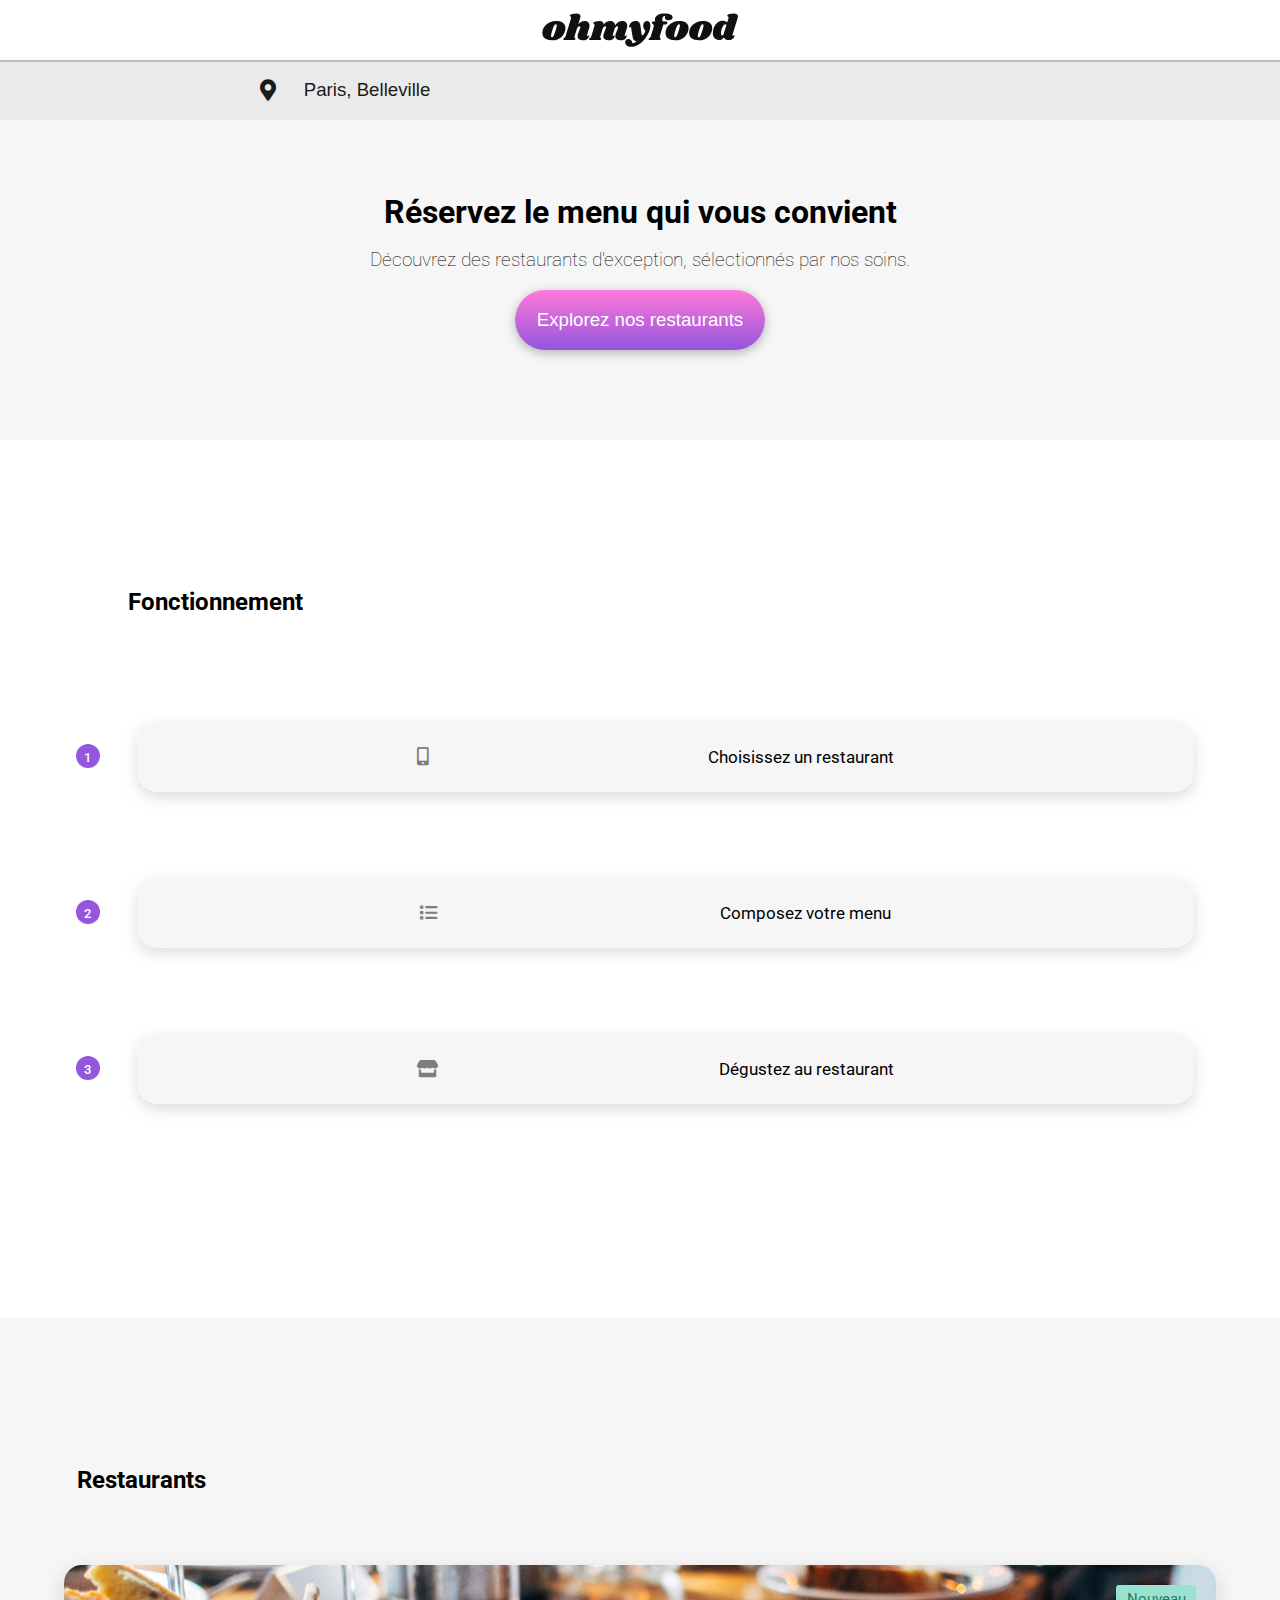
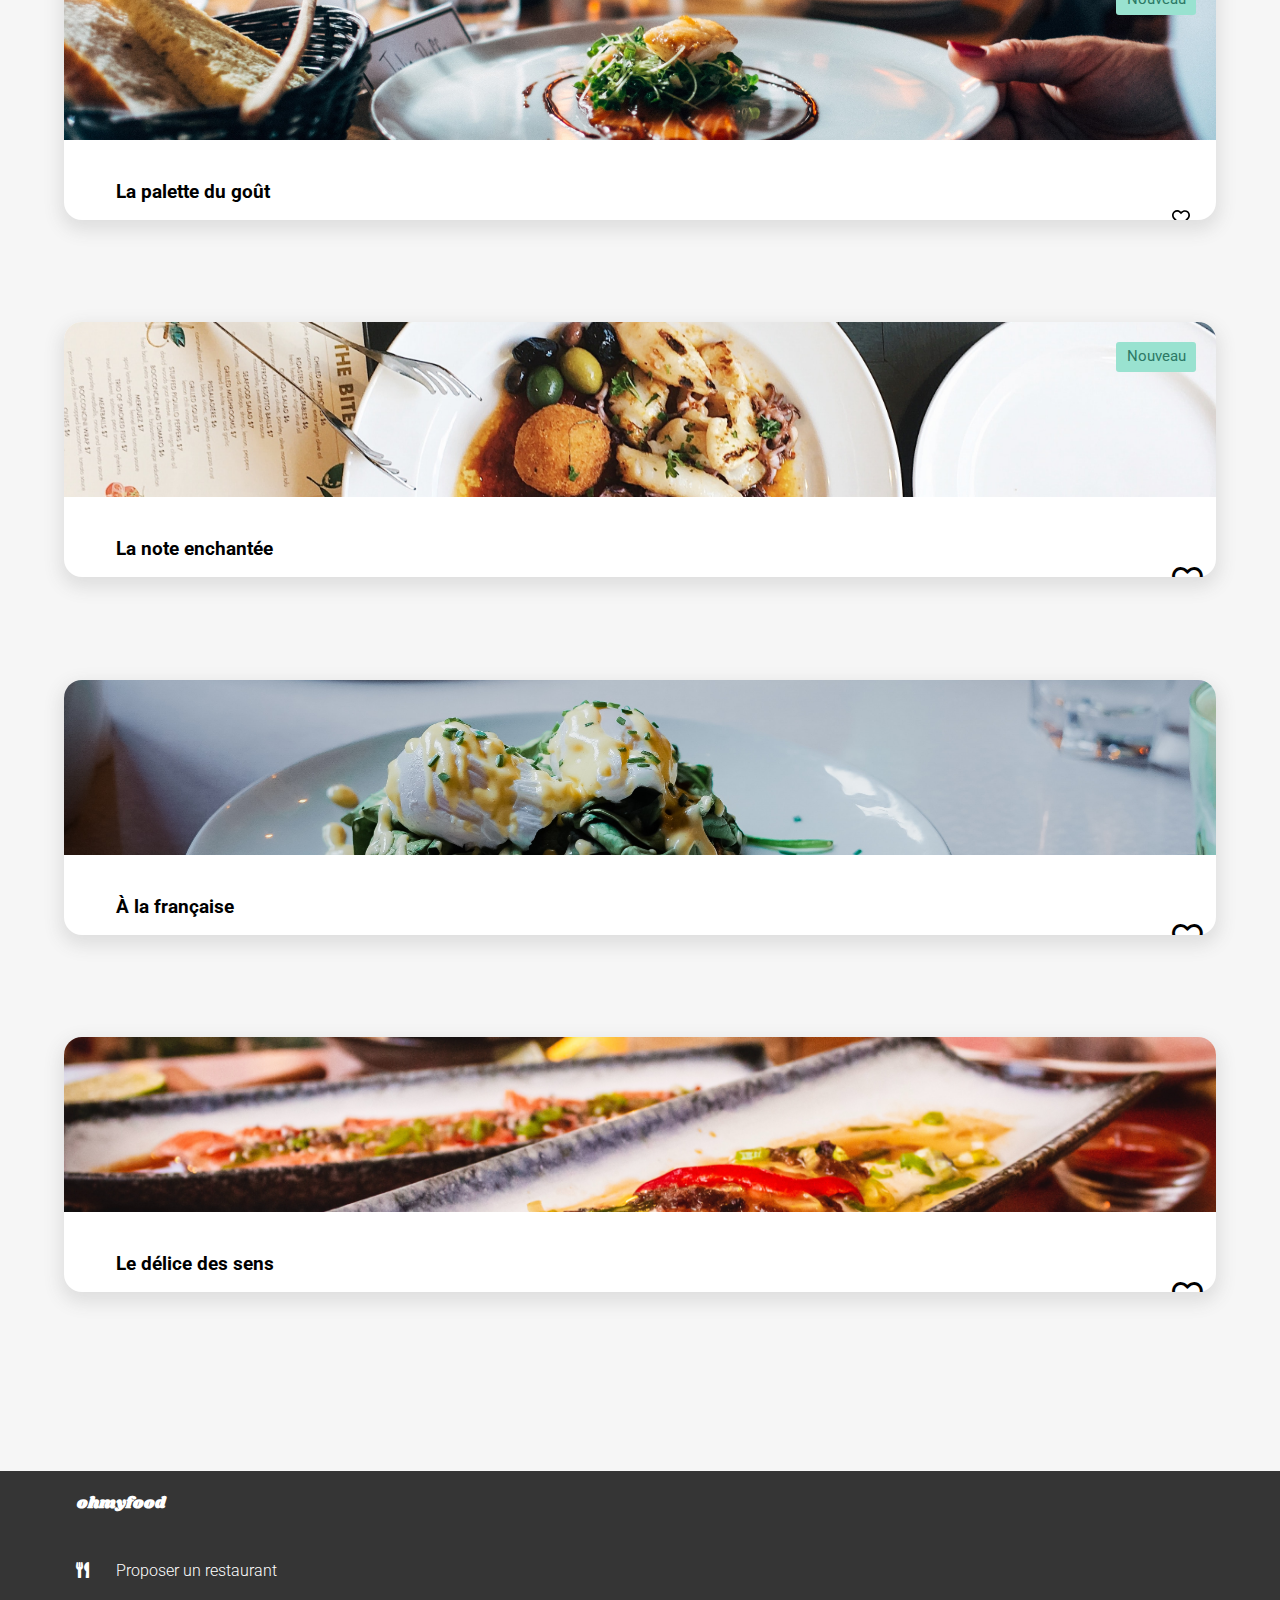
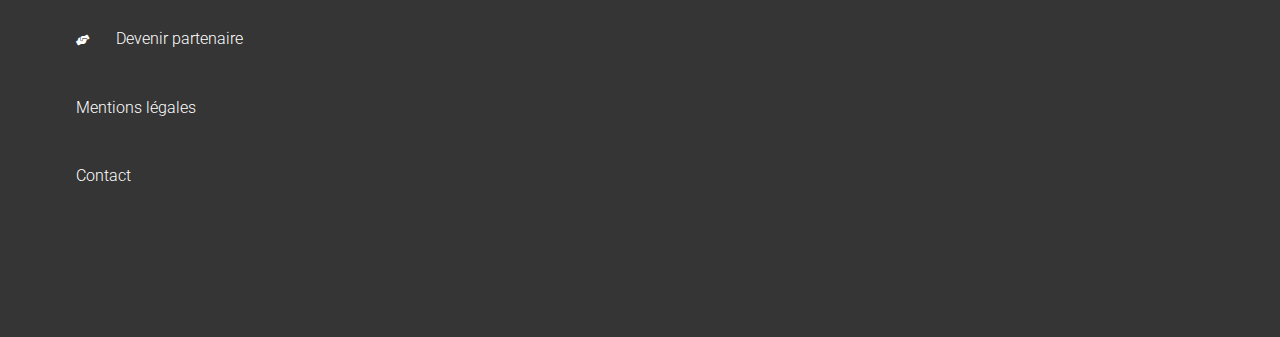
==== commit 139bebcf: "like change" ====
--- a/index.html
+++ b/index.html
@@ -86,13 +86,13 @@
                             </div>
                             <div class="i_hold">
                                 <button class="like_button">
-                                    <svg aria-hidden="true" focusable="false" data-prefix="far" data-icon="heart" class="svg-inline--fa fa-heart fa-w-16" role="img" xmlns="http://www.w3.org/2000/svg" viewBox="0 0 512 512" id="linesvg">
-                                        <path fill="currentColor" d="M458.4 64.3C400.6 15.7 311.3 23 256 79.3 200.7 23 111.4 15.6 53.6 64.3-21.6 127.6-10.6 230.8 43 285.5l175.4 178.7c10 10.2 23.4 15.9 37.6 15.9 14.3 0 27.6-5.6 37.6-15.8L469 285.6c53.5-54.7 64.7-157.9-10.6-221.3zm-23.6 187.5L259.4 430.5c-2.4 2.4-4.4 2.4-6.8 0L77.2 251.8c-36.5-37.2-43.9-107.6 7.3-150.7 38.9-32.7 98.9-27.8 136.5 10.5l35 35.7 35-35.7c37.8-38.5 97.8-43.2 136.5-10.6 51.1 43.1 43.5 113.9 7.3 150.8z"/>
-                                    </svg>
-                                    <svg aria-hidden="true" focusable="false" data-prefix="fas" data-icon="heart" class="svg-inline--fa fa-heart fa-w-16" role="img" xmlns="http://www.w3.org/2000/svg" viewBox="0 0 512 512" id="solidsvg">
-                                        <clipPath id="cliP">
-                                        <path fill="currentColor" d="M462.3 62.6C407.5 15.9 326 24.3 275.7 76.2L256 96.5l-19.7-20.3C186.1 24.3 104.5 15.9 49.7 62.6c-62.8 53.6-66.1 149.8-9.9 207.9l193.5 199.8c12.5 12.9 32.8 12.9 45.3 0l193.5-199.8c56.3-58.1 53-154.3-9.8-207.9z"/>
+                                    <svg id="like" aria-hidden="true" focusable="false" data-prefix="far" data-icon="heart" class="svg-inline--fa fa-heart fa-w-16" role="img" xmlns="http://www.w3.org/2000/svg" viewBox="0 0 512 512"><path fill="currentColor" d="M458.4 64.3C400.6 15.7 311.3 23 256 79.3 200.7 23 111.4 15.6 53.6 64.3-21.6 127.6-10.6 230.8 43 285.5l175.4 178.7c10 10.2 23.4 15.9 37.6 15.9 14.3 0 27.6-5.6 37.6-15.8L469 285.6c53.5-54.7 64.7-157.9-10.6-221.3zm-23.6 187.5L259.4 430.5c-2.4 2.4-4.4 2.4-6.8 0L77.2 251.8c-36.5-37.2-43.9-107.6 7.3-150.7 38.9-32.7 98.9-27.8 136.5 10.5l35 35.7 35-35.7c37.8-38.5 97.8-43.2 136.5-10.6 51.1 43.1 43.5 113.9 7.3 150.8z"></path></svg>
+                                    <svg aria-hidden="true" focusable="false" data-prefix="fas" data-icon="heart" class="svg-inline--fa fa-heart fa-w-16" role="img" xmlns="http://www.w3.org/2000/svg" viewBox="0 0 512 512">
+                                        <defs>
+                                        <clipPath id="heart" clipPathUnits="objectBoundingBox">
+                                            <path d="M 0.894531 0.125 C 0.78125 0.03125 0.609375 0.046875 0.5 0.15625 C 0.390625 0.046875 0.21875 0.03125 0.105469 0.125 C -0.0429688 0.25 -0.0195312 0.449219 0.0859375 0.558594 L 0.425781 0.90625 C 0.445312 0.925781 0.472656 0.9375 0.5 0.9375 C 0.527344 0.9375 0.554688 0.925781 0.574219 0.90625 L 0.914062 0.558594 C 1.019531 0.449219 1.042969 0.25 0.894531 0.125 Z M 0.847656 0.492188 L 0.507812 0.839844 Z M 0.847656 0.492188"/>
                                         </clipPath>
+                                        </defs>
                                     </svg>
                                 </button>
                             </div>
--- a/style.css
+++ b/style.css
@@ -292,36 +292,42 @@
     font-weight: 300;
 }
 
+
 .i_hold{
-    width:15%;
+    width:50px;
+    height:50px;
+    display: inline-block;
     padding-top: 4%;
 }
 
 .like_button{
     background-color:white;
-    height:50px;
-    width: 50px;;
+    height:30px;
+    width: 30px;
     border-style: none;
 }
 
-#solidsvg{
+.like{
+    font-size:23pt;
+    font-weight: 200;
+}
+#like{
+    font-size: 23pt;
+}
+.like_button:hover{
+    display:inline-block;
+    background-image:linear-gradient(to top,#FF79DA,#9356DC);
+    clip-path: url(#heart);
+}
+
+.like_button:hover .like{
     display:none;
 }
 
-.like{
-    font-size:20pt;
-    font-weight: 200;
-}
-
-.like_button:hover #solidsvg, .like_button:hover{
-    display:block;
-    clip-path: url(#cliP);
-    background:linear-gradient(#FF79DA,#9356DC);
-}
-
-.like_button:hover #linesvg{
+.like_button:hover #like{
     display:none;
 }
+
 
 footer{
     width:100%;
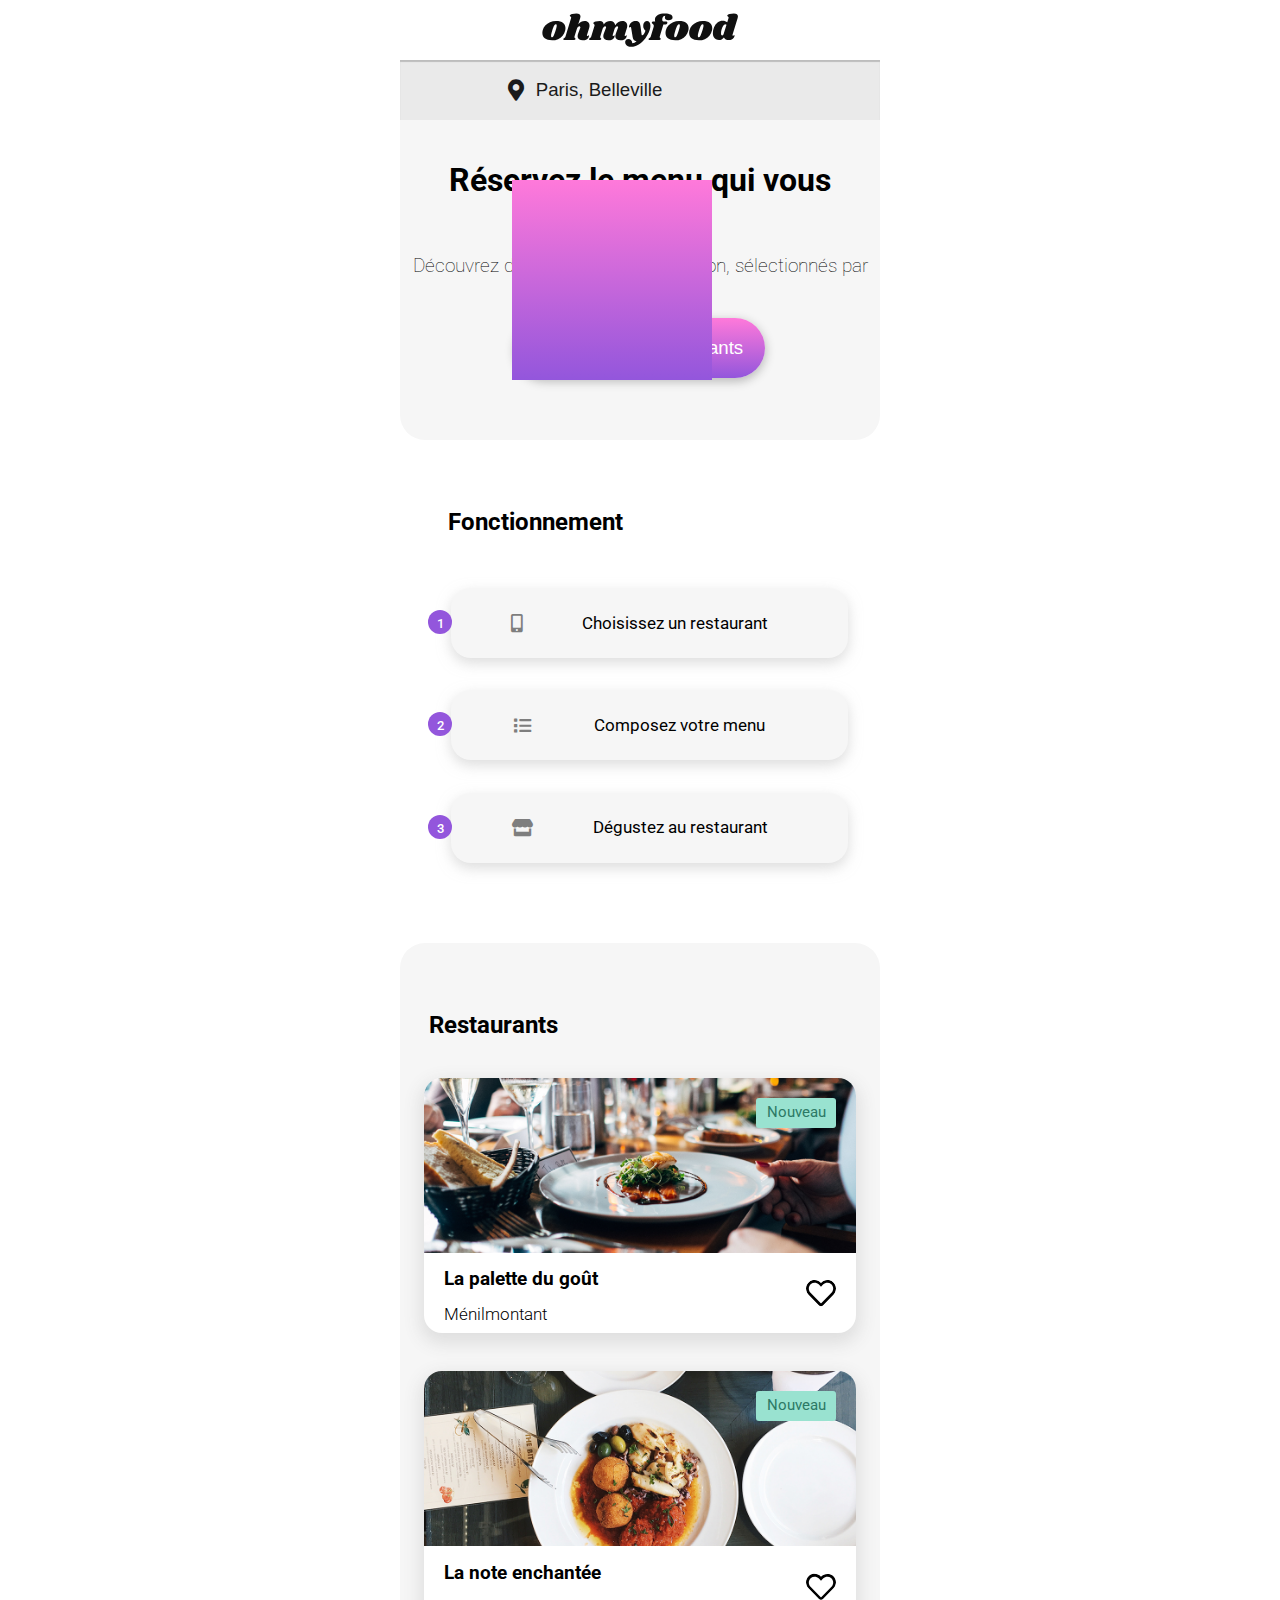
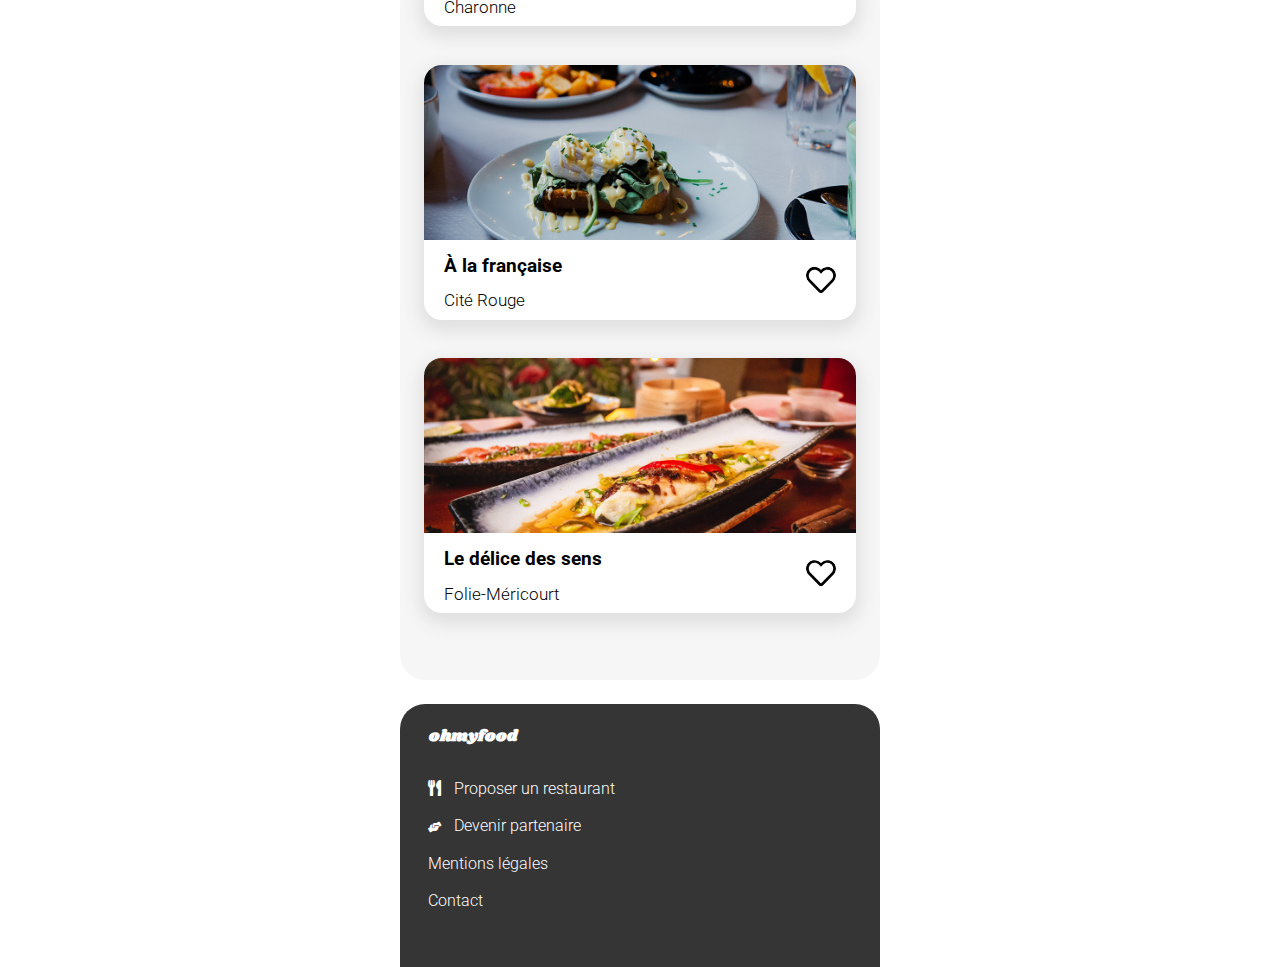
==== commit 9b2cd777: "changes" ====
--- a/index.html
+++ b/index.html
@@ -10,6 +10,7 @@
     crossorigin="anonymous" referrerpolicy="no-referrer" />
     <link rel="preconnect" href="https://fonts.googleapis.com"> 
     <title>Ohmyfood</title>
+    
 </head>
 <body>
     <header>
@@ -18,6 +19,7 @@
         </div>
     </header>
     <main>
+        <div class="spinner"></div>
         <div class="location">
             <i class="fas fa-map-marker-alt fa-lg loc"></i>
             <input value="Paris, Belleville" type="search">
@@ -66,7 +68,6 @@
                     </li>
                 </ol>
             </div>
-
         </div>
         <div class="resto">
             <header class="resto_header">
@@ -85,16 +86,16 @@
                                 <h5>Ménilmontant</h5>
                             </div>
                             <div class="i_hold">
-                                <button class="like_button">
-                                    <svg id="like" aria-hidden="true" focusable="false" data-prefix="far" data-icon="heart" class="svg-inline--fa fa-heart fa-w-16" role="img" xmlns="http://www.w3.org/2000/svg" viewBox="0 0 512 512"><path fill="currentColor" d="M458.4 64.3C400.6 15.7 311.3 23 256 79.3 200.7 23 111.4 15.6 53.6 64.3-21.6 127.6-10.6 230.8 43 285.5l175.4 178.7c10 10.2 23.4 15.9 37.6 15.9 14.3 0 27.6-5.6 37.6-15.8L469 285.6c53.5-54.7 64.7-157.9-10.6-221.3zm-23.6 187.5L259.4 430.5c-2.4 2.4-4.4 2.4-6.8 0L77.2 251.8c-36.5-37.2-43.9-107.6 7.3-150.7 38.9-32.7 98.9-27.8 136.5 10.5l35 35.7 35-35.7c37.8-38.5 97.8-43.2 136.5-10.6 51.1 43.1 43.5 113.9 7.3 150.8z"></path></svg>
-                                    <svg aria-hidden="true" focusable="false" data-prefix="fas" data-icon="heart" class="svg-inline--fa fa-heart fa-w-16" role="img" xmlns="http://www.w3.org/2000/svg" viewBox="0 0 512 512">
-                                        <defs>
-                                        <clipPath id="heart" clipPathUnits="objectBoundingBox">
-                                            <path d="M 0.894531 0.125 C 0.78125 0.03125 0.609375 0.046875 0.5 0.15625 C 0.390625 0.046875 0.21875 0.03125 0.105469 0.125 C -0.0429688 0.25 -0.0195312 0.449219 0.0859375 0.558594 L 0.425781 0.90625 C 0.445312 0.925781 0.472656 0.9375 0.5 0.9375 C 0.527344 0.9375 0.554688 0.925781 0.574219 0.90625 L 0.914062 0.558594 C 1.019531 0.449219 1.042969 0.25 0.894531 0.125 Z M 0.847656 0.492188 L 0.507812 0.839844 Z M 0.847656 0.492188"/>
-                                        </clipPath>
-                                        </defs>
-                                    </svg>
-                                </button>
+                                <div class="like-button-bg">
+                                   <img src="svg_img/heart-regular.svg" class="like_button"/>
+                                   <svg xmlns="http://www.w3.org/2000/svg" viewBox="0 0 512 512">
+                                    <defs>
+                                    <clipPath id="heart" clipPathUnits="objectBoundingBox">
+                                        <path d="M 0.894531 0.125 C 0.78125 0.03125 0.609375 0.046875 0.5 0.15625 C 0.390625 0.046875 0.21875 0.03125 0.105469 0.125 C -0.0429688 0.25 -0.0195312 0.449219 0.0859375 0.558594 L 0.425781 0.90625 C 0.445312 0.925781 0.472656 0.9375 0.5 0.9375 C 0.527344 0.9375 0.554688 0.925781 0.574219 0.90625 L 0.914062 0.558594 C 1.019531 0.449219 1.042969 0.25 0.894531 0.125 Z M 0.847656 0.492188 L 0.507812 0.839844 Z M 0.847656 0.492188"/>
+                                    </clipPath>
+                                    </defs>
+                                </svg>
+                                </div>
                             </div>
                         </div>
                     </a>
@@ -111,9 +112,9 @@
                                 <h5>Charonne</h5>
                             </div>
                             <div class="i_hold">
-                                <button class="like_button">
-                                    <i class="far fa-heart like"></i>
-                                </button>
+                                <div class="like-button-bg">
+                                    <img src="svg_img/heart-regular.svg" class="like_button"/>
+                                 </div>
                             </div>
                         </div>
                     </a>
@@ -129,9 +130,9 @@
                                 <h5>Cité Rouge</h5>
                             </div>
                             <div class="i_hold">
-                                <button class="like_button">
-                                    <i class="far fa-heart like"></i>
-                                </button>
+                                <div class="like-button-bg">
+                                    <img src="svg_img/heart-regular.svg" class="like_button"/>
+                                 </div>
                             </div>
                         </div>
                     </a>
@@ -147,9 +148,9 @@
                                 <h5>Folie-Méricourt</h5>
                             </div>
                             <div class="i_hold">
-                                <button class="like_button">
-                                    <i class="far fa-heart like"></i>
-                                </button>
+                                <div class="like-button-bg">
+                                    <img src="svg_img/heart-regular.svg" class="like_button"/>
+                                 </div>
                             </div>
                         </div>
                     </a>
--- a/style.css
+++ b/style.css
@@ -30,6 +30,23 @@
 }
 main{
     width:100%;
+}
+
+.spinner{
+    position:absolute;
+    left:40%;
+    top:20%;
+    width:200px;
+    height:200px;
+    background:linear-gradient(#FF79DA,#9356DC);
+    animation-name: dissapear;
+    animation-duration: 3s;
+    animation-fill-mode:forwards;
+}
+
+@keyframes dissapear{
+    0%{display:block; opacity:1; transform:rotate(360deg);}
+    100%{display:none; opacity:0; transform:rotate:(0)}
 }
 
 .location{
@@ -296,38 +313,34 @@
 .i_hold{
     width:50px;
     height:50px;
-    display: inline-block;
     padding-top: 4%;
 }
 
-.like_button{
-    background-color:white;
+.like-button-bg
+{
+	display: inline-block;
     height:30px;
     width: 30px;
-    border-style: none;
+	background-image: linear-gradient(to top,#FF79DA,#9356DC);
+    clip-path: url(#heart);
+}
+
+.like_button{
+    background-color: white;
+    height:30px;
+    width: 30px;
+	opacity: 1;
+	transition: opacity 1s;
 }
 
 .like{
     font-size:23pt;
     font-weight: 200;
 }
-#like{
-    font-size: 23pt;
-}
+
 .like_button:hover{
-    display:inline-block;
-    background-image:linear-gradient(to top,#FF79DA,#9356DC);
-    clip-path: url(#heart);
-}
-
-.like_button:hover .like{
-    display:none;
-}
-
-.like_button:hover #like{
-    display:none;
-}
-
+    opacity: 0;
+}
 
 footer{
     width:100%;
@@ -367,4 +380,31 @@
 
 .a_foot{
     font-size:8pt;
+}
+
+@media screen and (min-width:480px){
+    body{
+        margin-left: auto;
+        margin-right: auto;
+        max-width:480px;
+    }
+
+    .explore{
+        border-bottom-left-radius: 25px;
+        border-bottom-right-radius: 25px;
+    }
+/*
+    .resto{
+        border-top-left-radius: 25px;
+        border-top-right-radius: 25px;
+    }*/
+    .resto{
+        border-radius: 25px;
+        margin-bottom: 5%;
+    }
+
+    .foot{
+        border-top-left-radius: 25px;
+        border-top-right-radius: 25px;
+    }
 }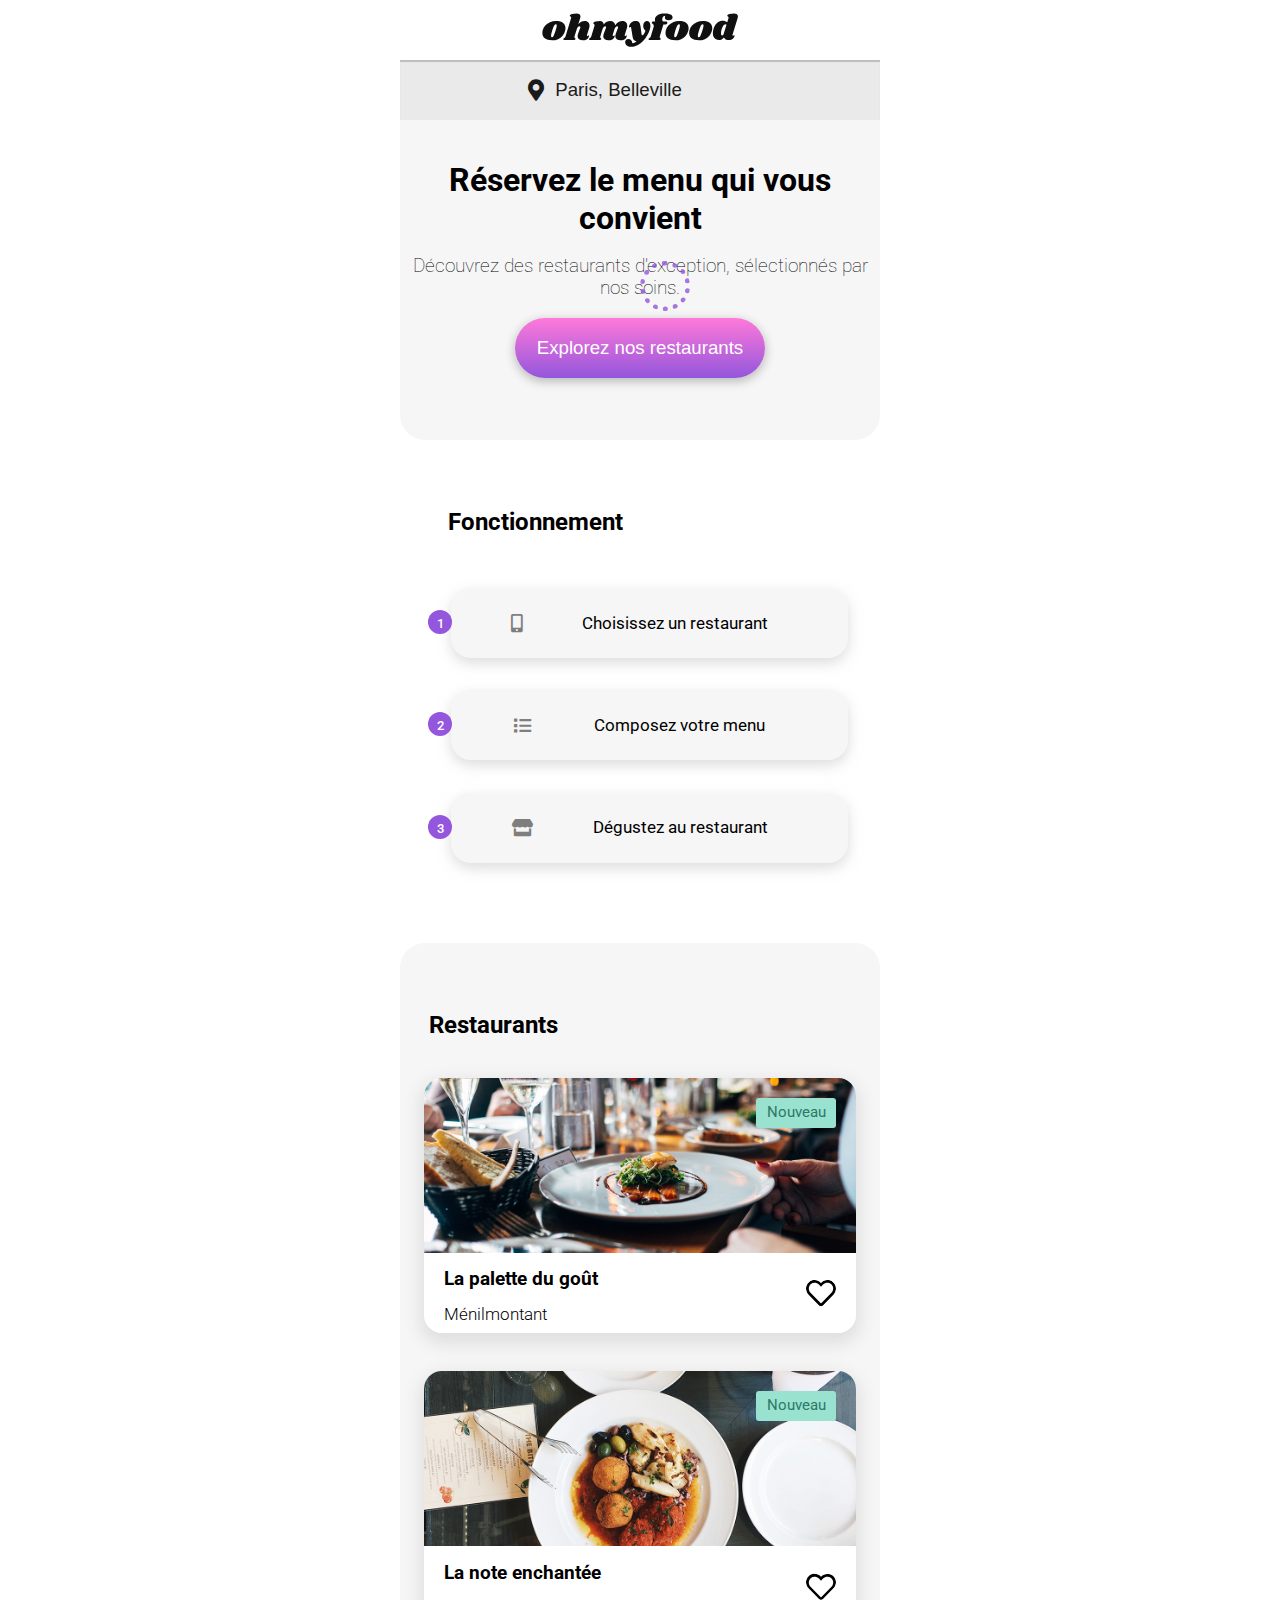
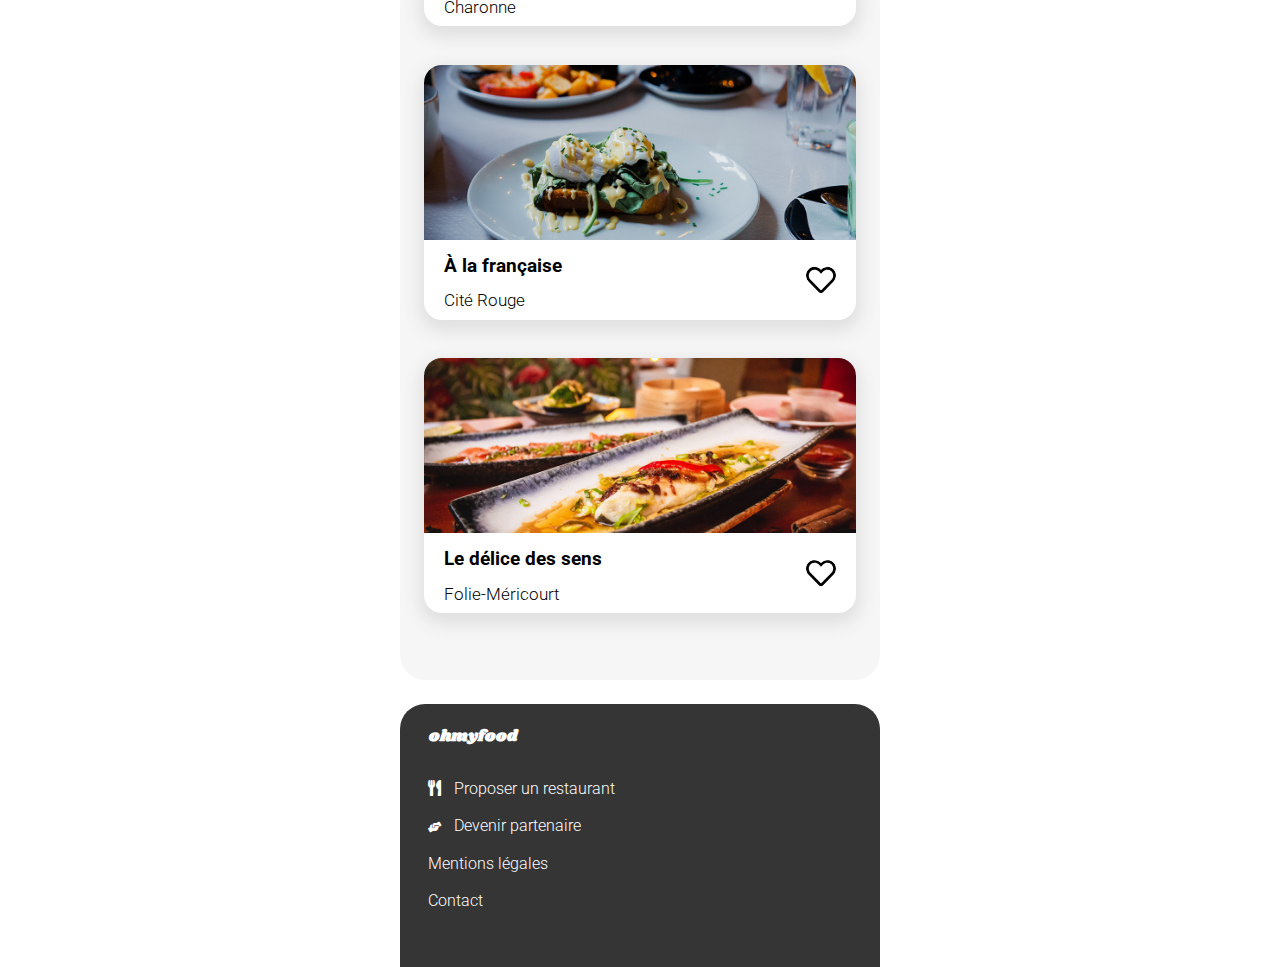
==== commit a93cc46e: "sass/ smoother animation" ====
--- a/index.html
+++ b/index.html
@@ -5,6 +5,7 @@
     <meta http-equiv="X-UA-Compatible" content="IE=edge">
     <meta name="viewport" content="width=device-width, initial-scale=1.0">
     <link rel="stylesheet" href="style.css">
+    <link rel="stylesheet" href="main.css">
     <link rel="stylesheet" href="https://cdnjs.cloudflare.com/ajax/libs/font-awesome/5.15.4/css/all.min.css"
     integrity="sha512-1ycn6IcaQQ40/MKBW2W4Rhis/DbILU74C1vSrLJxCq57o941Ym01SwNsOMqvEBFlcgUa6xLiPY/NS5R+E6ztJQ=="
     crossorigin="anonymous" referrerpolicy="no-referrer" />
@@ -19,7 +20,8 @@
         </div>
     </header>
     <main>
-        <div class="spinner"></div>
+        <div class="spinner">
+        </div>
         <div class="location">
             <i class="fas fa-map-marker-alt fa-lg loc"></i>
             <input value="Paris, Belleville" type="search">
@@ -32,14 +34,14 @@
                 <h3>Découvrez des restaurants d'exception, sélectionnés par nos soins.</h3>
             </div>
             <div class="explo_but">
-                <button id="button_explo">Explorez nos restaurants</button>
+                <button id="explo_button">Explorez nos restaurants</button>
             </div>
         </div>
         <div class="fonct">
             <header class="fonct_head">
                 <h2>Fonctionnement</h2>
             </header>
-            <div class="fonct_card_hold">
+            <div class="fonct_hold">
                 <ol>
                     <li>
                         <div class="fonct_card">
--- a/style.css
+++ b/style.css
@@ -32,23 +32,6 @@
     width:100%;
 }
 
-.spinner{
-    position:absolute;
-    left:40%;
-    top:20%;
-    width:200px;
-    height:200px;
-    background:linear-gradient(#FF79DA,#9356DC);
-    animation-name: dissapear;
-    animation-duration: 3s;
-    animation-fill-mode:forwards;
-}
-
-@keyframes dissapear{
-    0%{display:block; opacity:1; transform:rotate(360deg);}
-    100%{display:none; opacity:0; transform:rotate:(0)}
-}
-
 .location{
     width:100%;
     height:60px;
@@ -62,7 +45,7 @@
 
 .location input{
     border:none;
-    width:60%;
+    max-width:60%;
     font-size:14pt;
     font-weight: 300;
     color:#1b1b1b;
@@ -71,7 +54,8 @@
 .loc{
     color:#1b1b1b;
     padding-right: 2%;
-    padding-left: 50px;
+    padding-left:10%;
+    max-width:5%;
 }
 
 .explore{
@@ -108,7 +92,7 @@
     justify-content: center;
 }
 
-#button_explo{
+#explo_button{
     height:60px;
     width:250px;
     font-size:14pt;
@@ -120,7 +104,7 @@
     
 }
 
-#button_explo:hover{
+#explo_button:hover{
     background:linear-gradient(#b15398,#7640b9);
 }
 
@@ -134,10 +118,6 @@
 
 .fonct_head{
     margin-left: 10%;
-
-}
-
-.fonct_card_hold{
 
 }
 
@@ -174,7 +154,7 @@
     flex-flow: row nowrap;
     justify-content: space-evenly;
     align-items: center;
-    background-color: #f6f6f6;
+ /*   background-color: #f6f6f6;*/
     margin-left: 12px;
     height: 70px;
     border-radius: 20px;
@@ -182,11 +162,11 @@
     box-shadow: 0px 5px 14px 0px #bdbdbd87;
     margin:7%;
 }
-
+/*
 .fonct_card:hover{
     background-color: #f5edff;
 }
-
+*/
 .fonct_card:hover .icon{
     color:#9356dc;
 }
@@ -220,11 +200,11 @@
 .resto_header{
     margin-left:6%;
 }
-
+/*
 .resto_header h2{
 
 }
-
+*/
 .resto_card_holder{
     display: flex;
     flex-flow: column nowrap;
@@ -407,4 +387,30 @@
         border-top-left-radius: 25px;
         border-top-right-radius: 25px;
     }
-}+}
+
+.spinner{
+    position:absolute;
+    left:50%;
+    top:29%;
+    margin:auto;
+    width:40px;
+    height:40px;
+    border-width:5px;
+    border-style:dotted;
+    border-color: #9356DC;
+    border-radius: 50%;
+    animation-name: dissapear;
+    animation-duration: 5s;
+    animation-fill-mode:forwards;
+    opacity:0.8;
+}
+
+@keyframes dissapear{
+    0%{opacity:0.8; transform:rotate(1240deg) scale(1); border-color:#9356dc;}
+    20%{opacity:1; transform: rotate(900deg) scale(2); border-color: white;}
+    40%{ opacity:0.8; transform: rotate(1540deg) scale(4); border-color:#FF79DA}
+    60% { opacity:1; transform:rotate(900deg) scale(2); border-color:#9356dc;}
+    99%{opacity:0.5; transform: rotate(0) scale(1); border-color: white;}
+    100%{display:none; opacity:0; transform: scale(0);}
+}
--- a/main.css
+++ b/main.css
@@ -0,0 +1,8 @@
+.fonct_card {
+  background-color: #f6f6f6;
+}
+
+.fonct_card:hover {
+  background-color: #e9e9e9;
+}
+/*# sourceMappingURL=main.css.map */